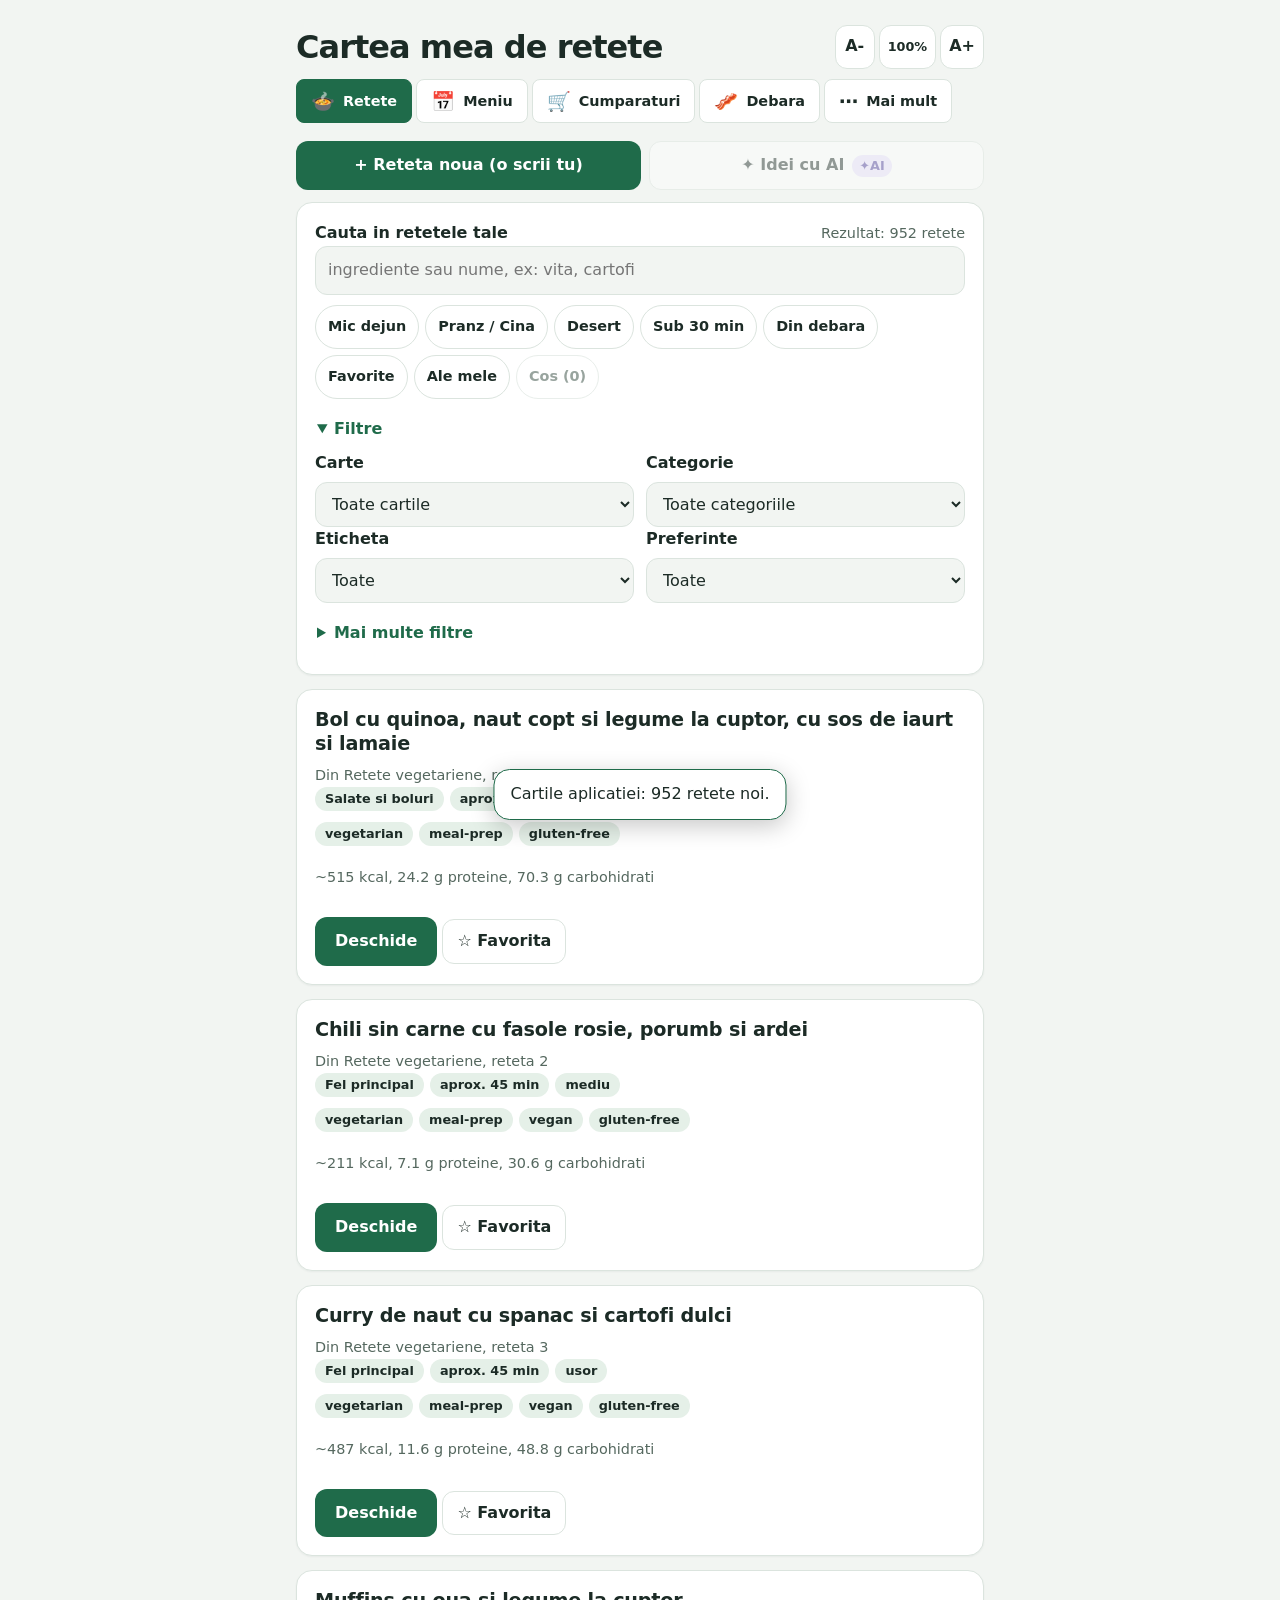
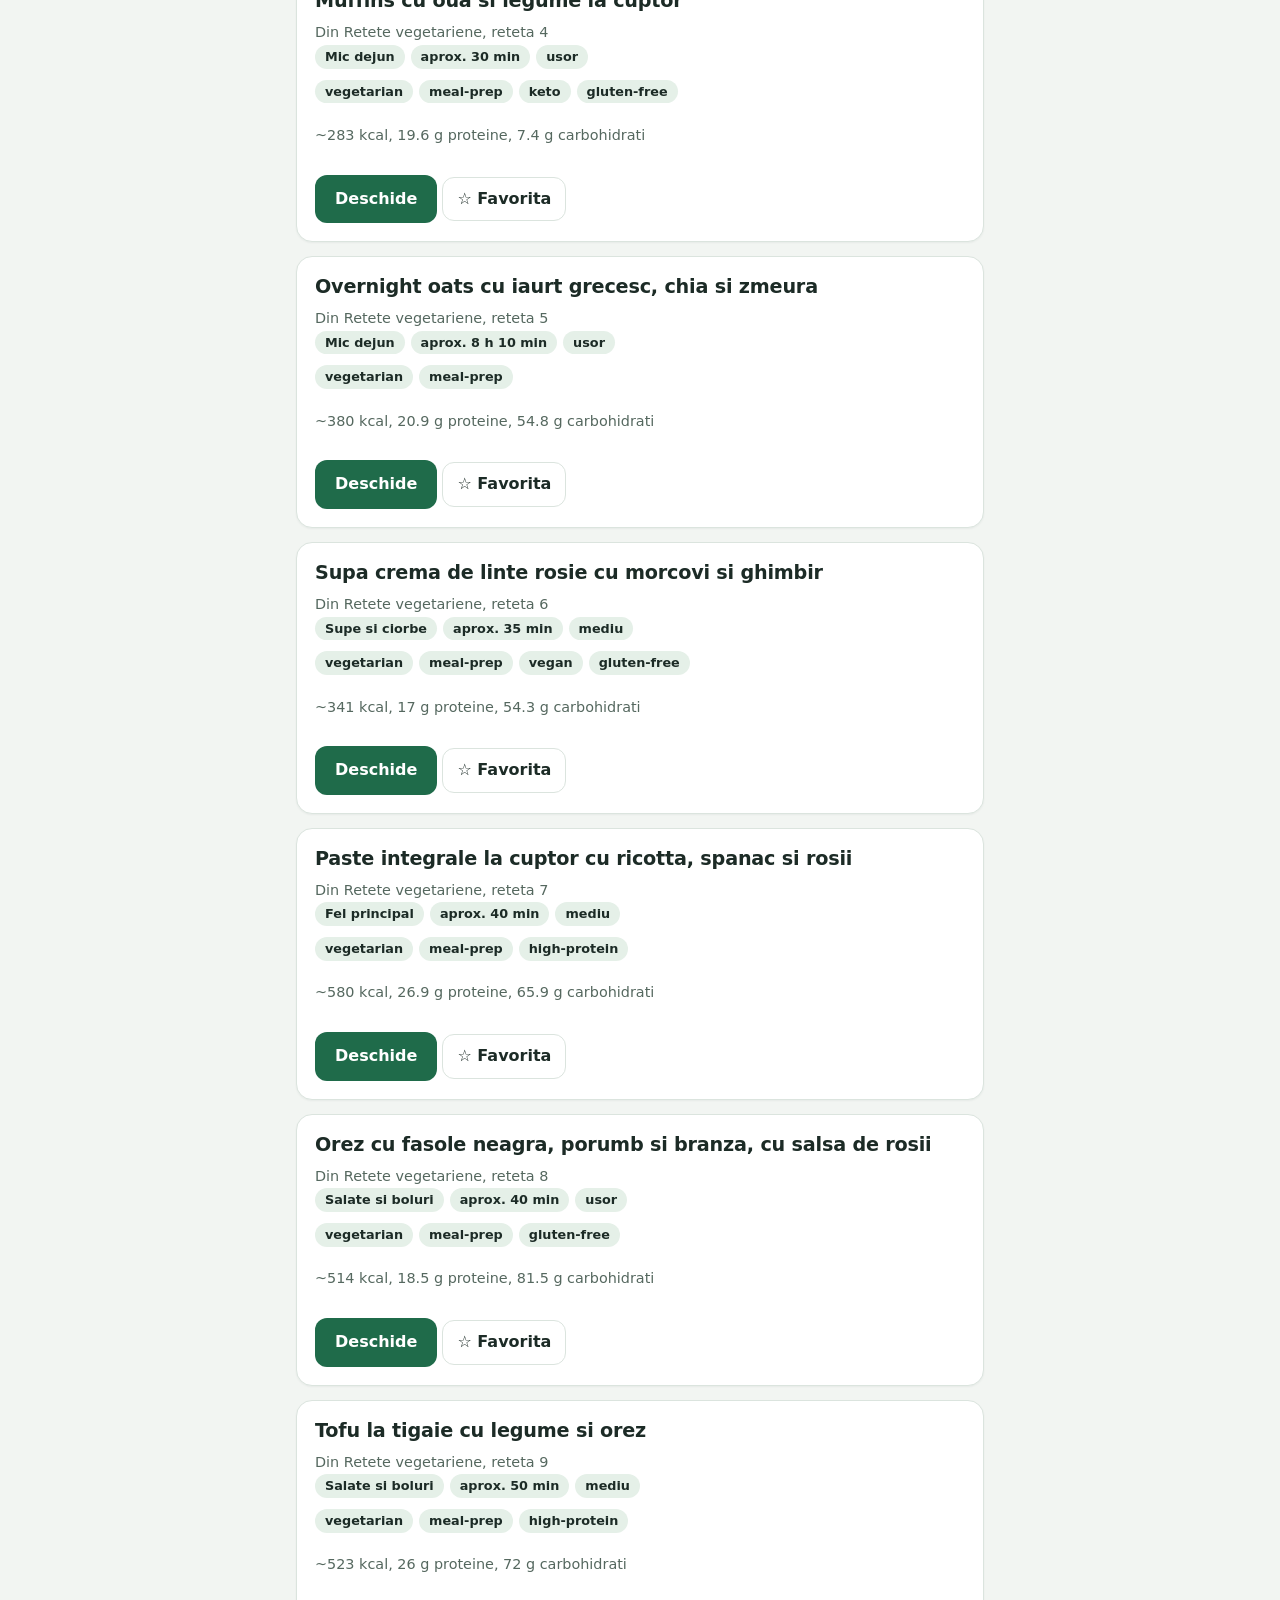
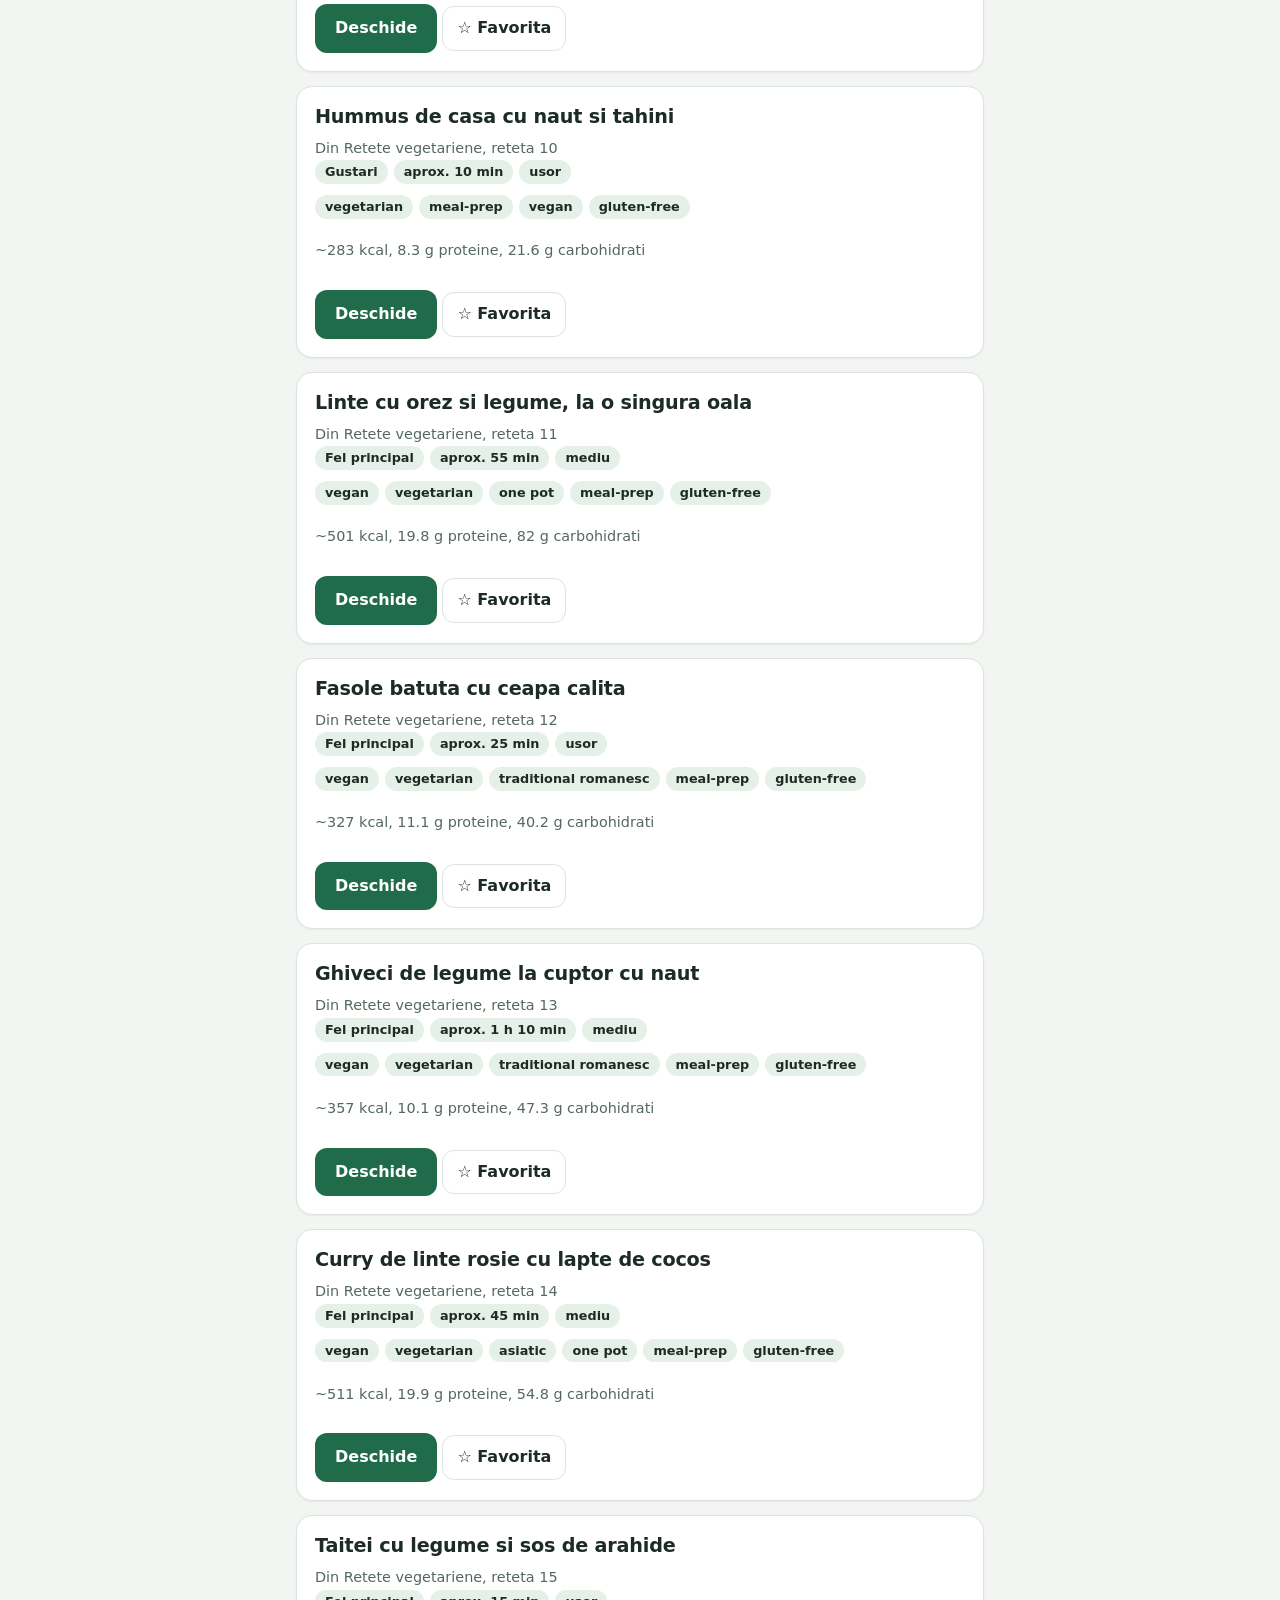
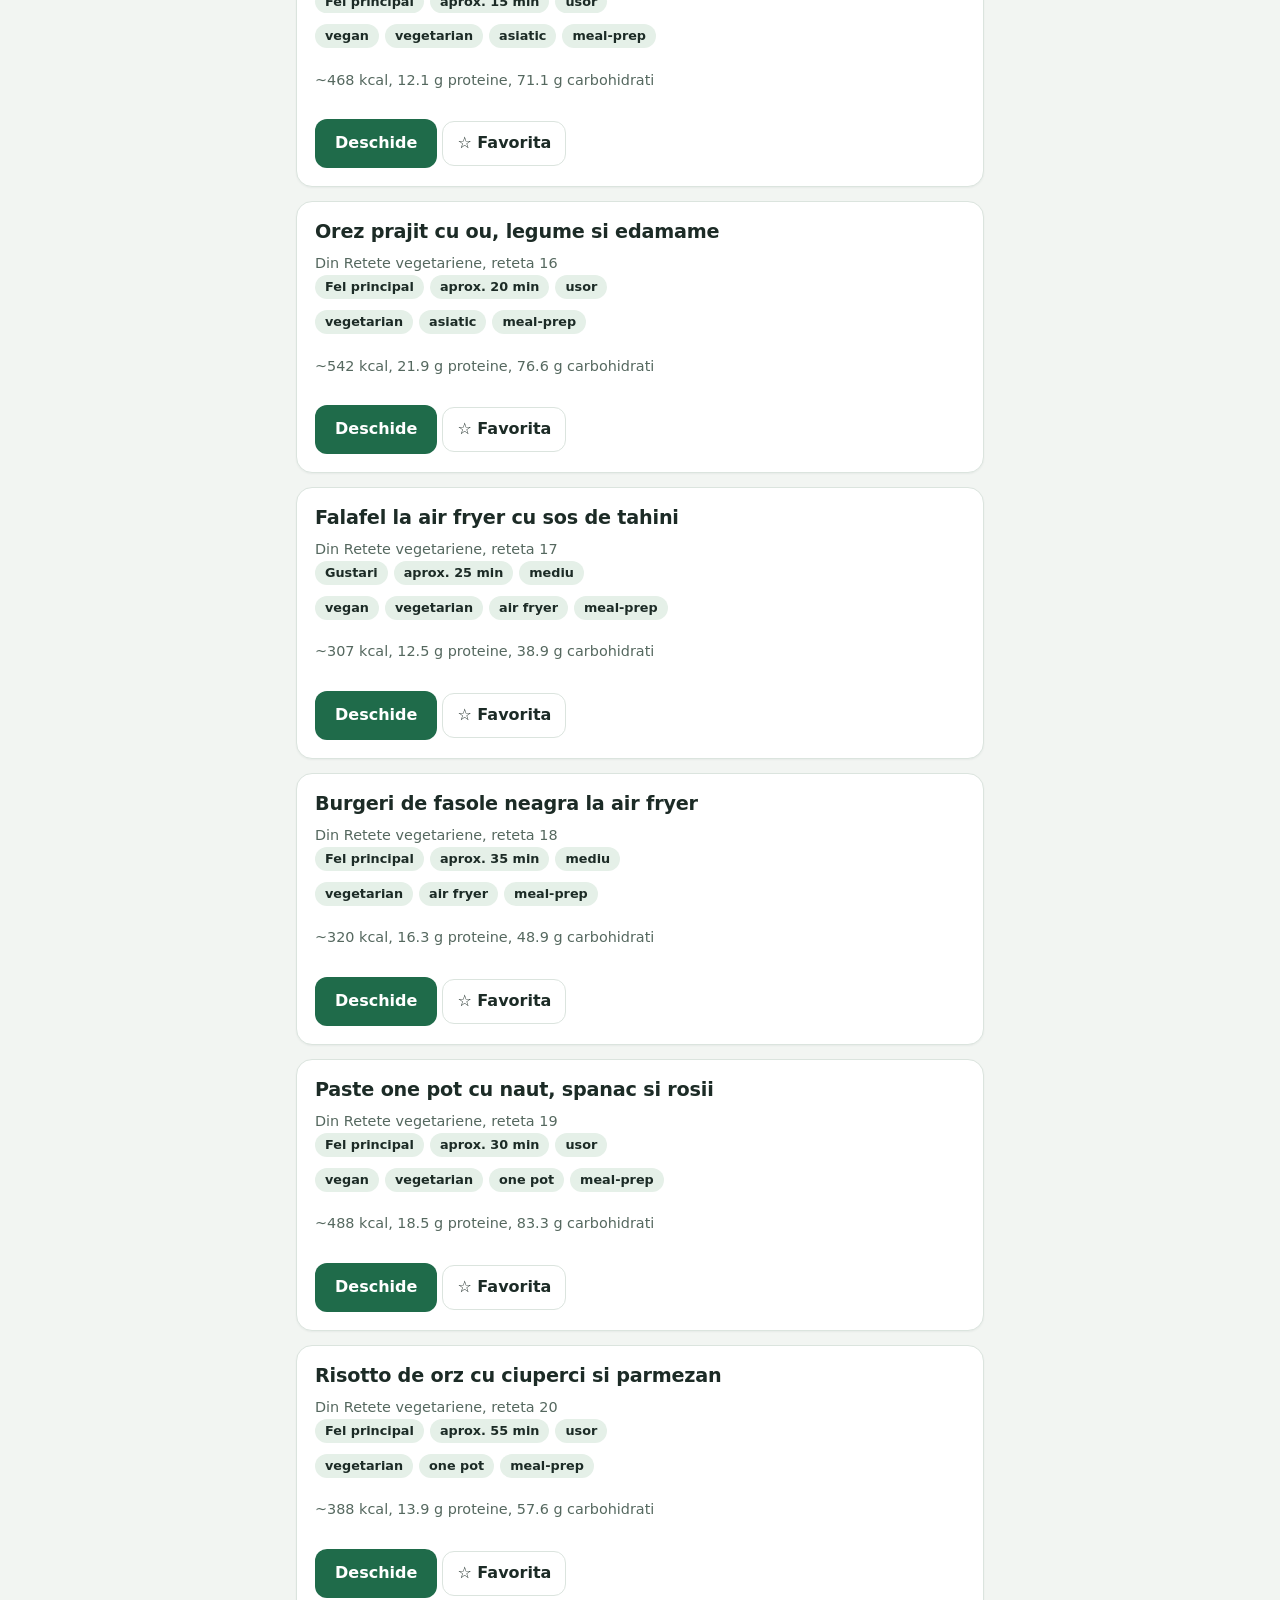
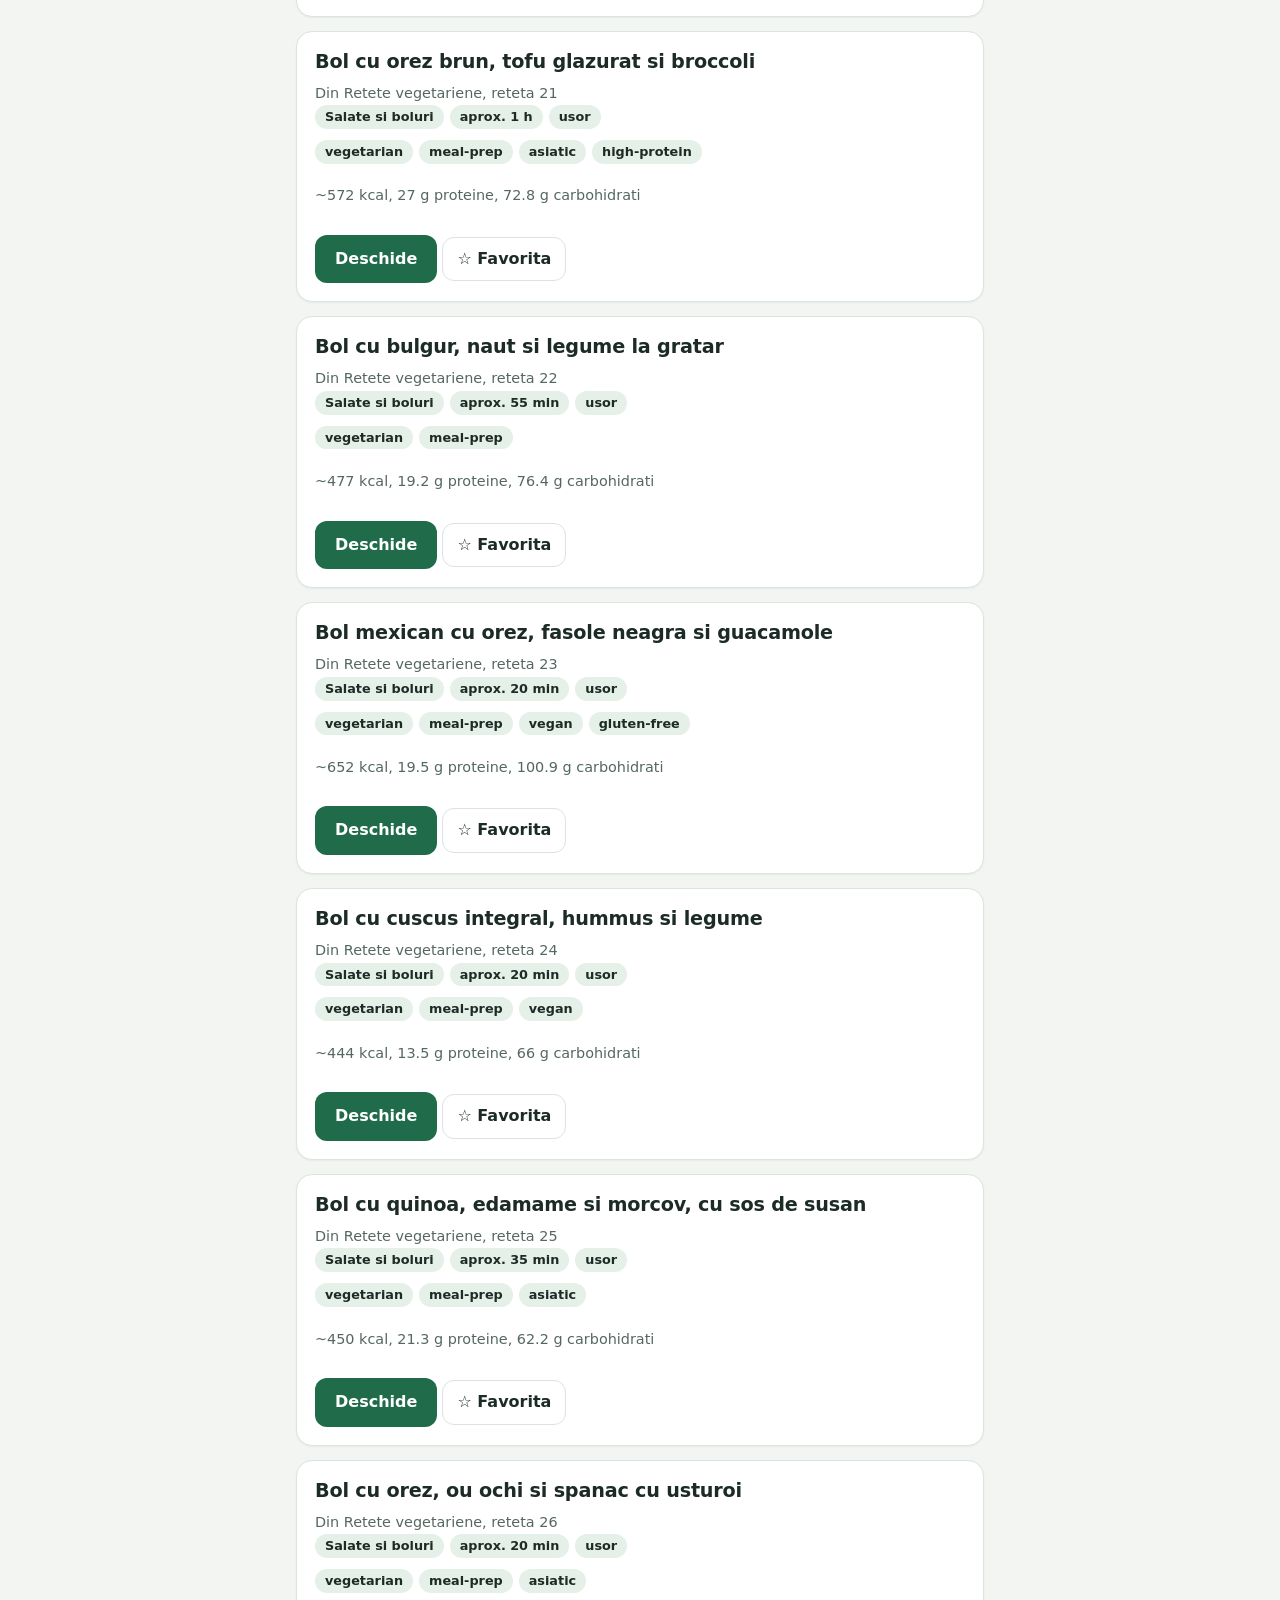
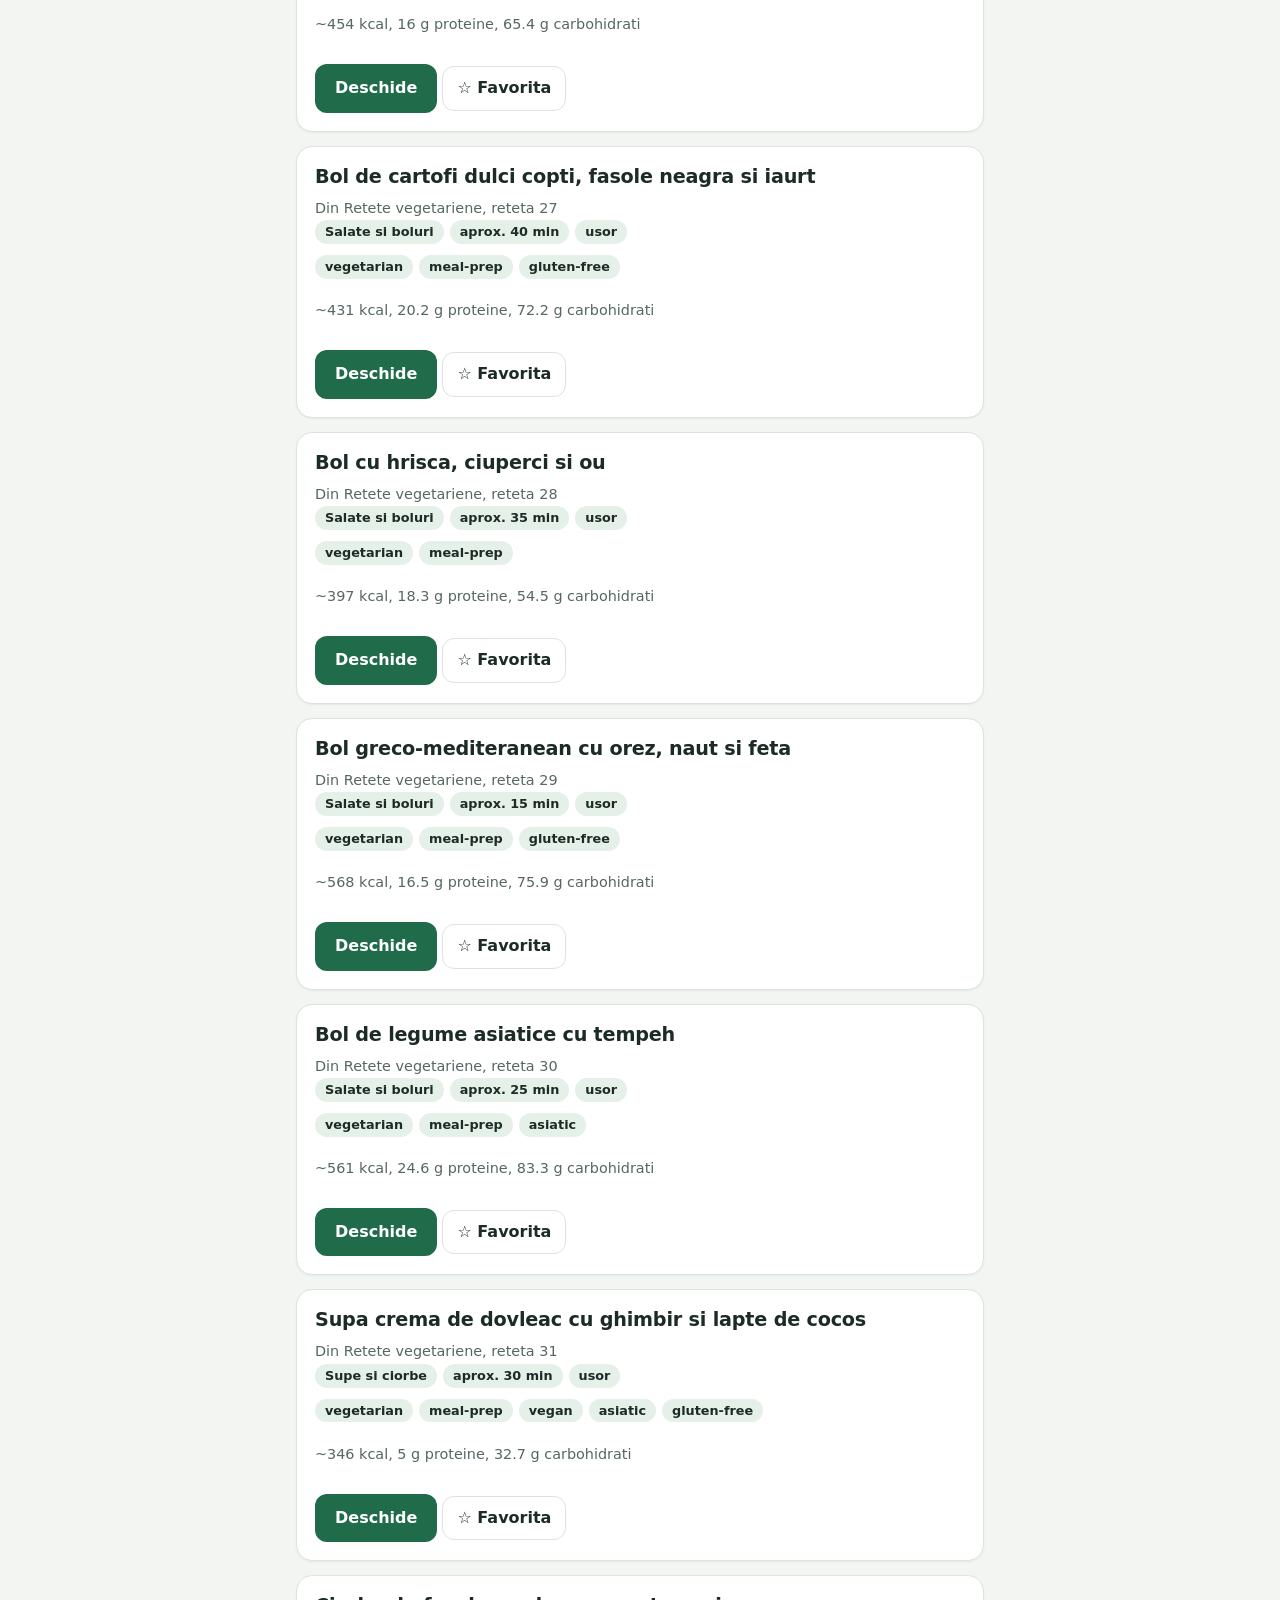
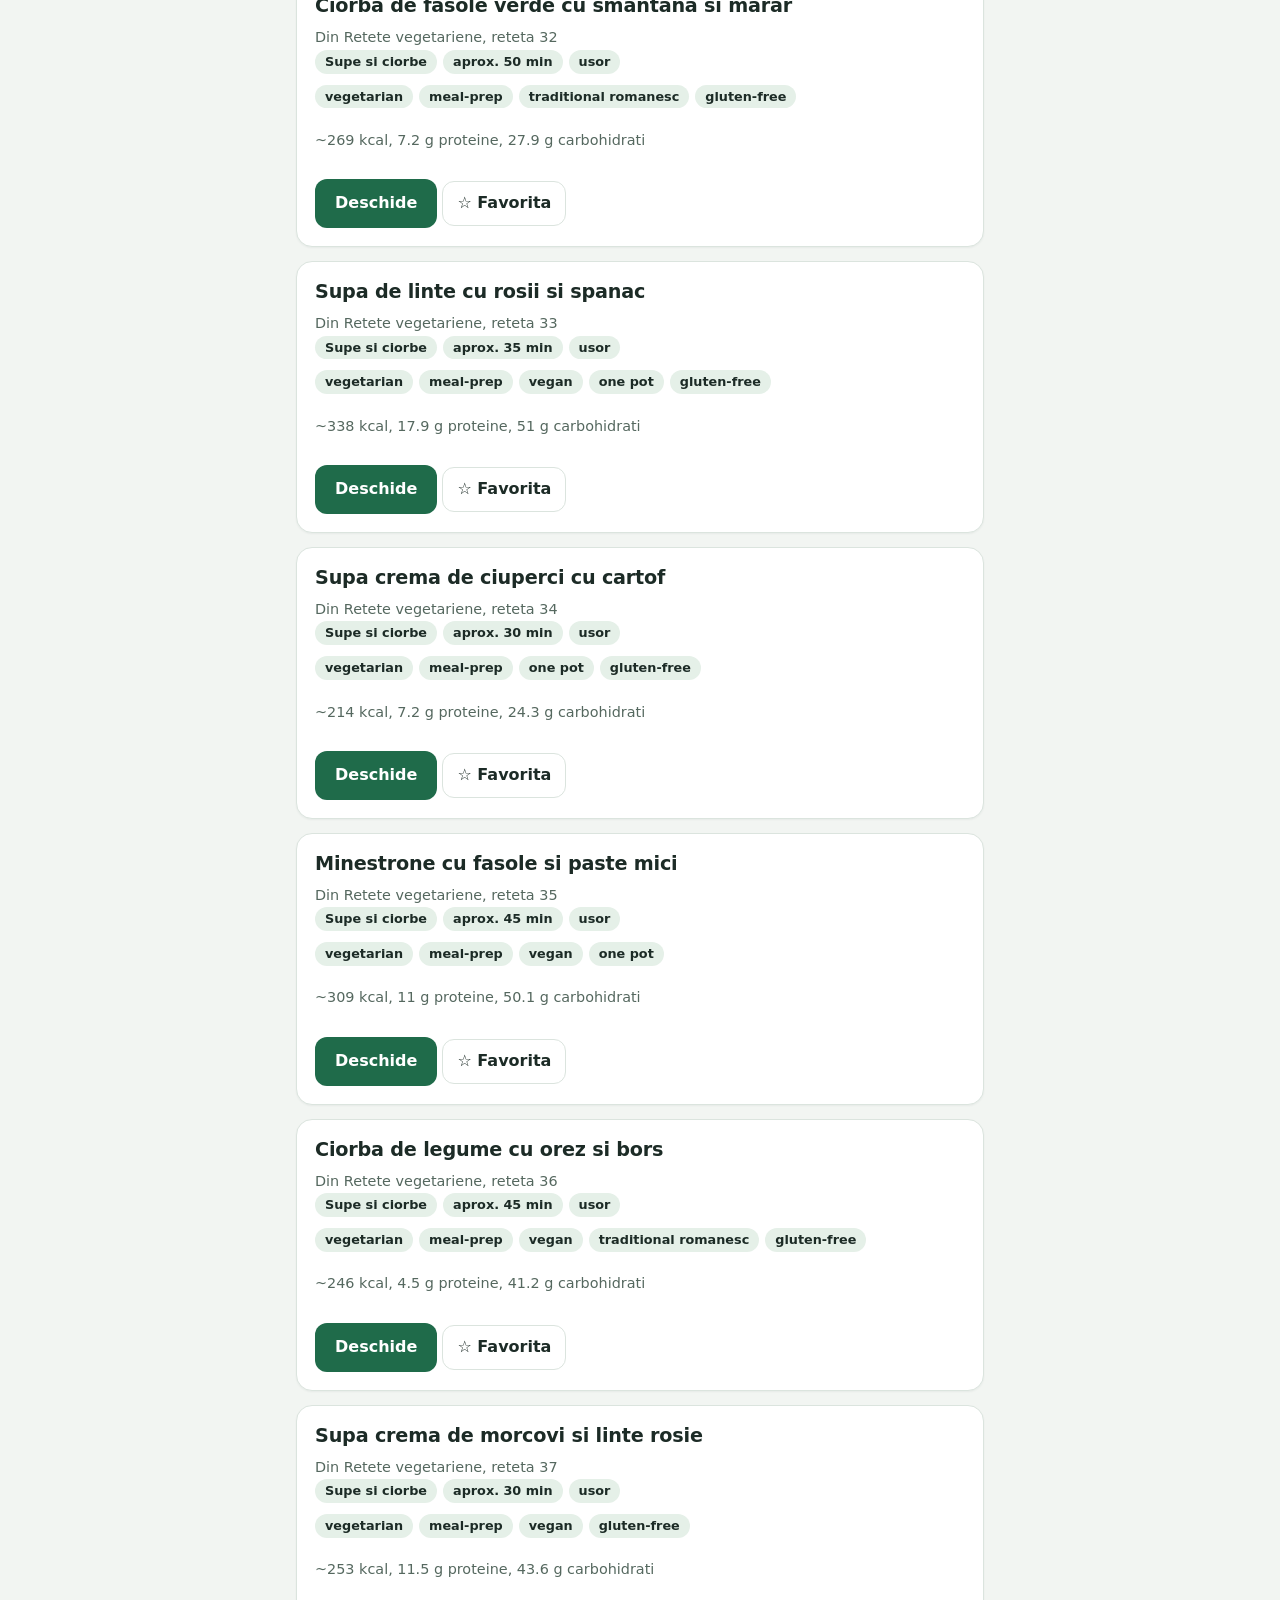
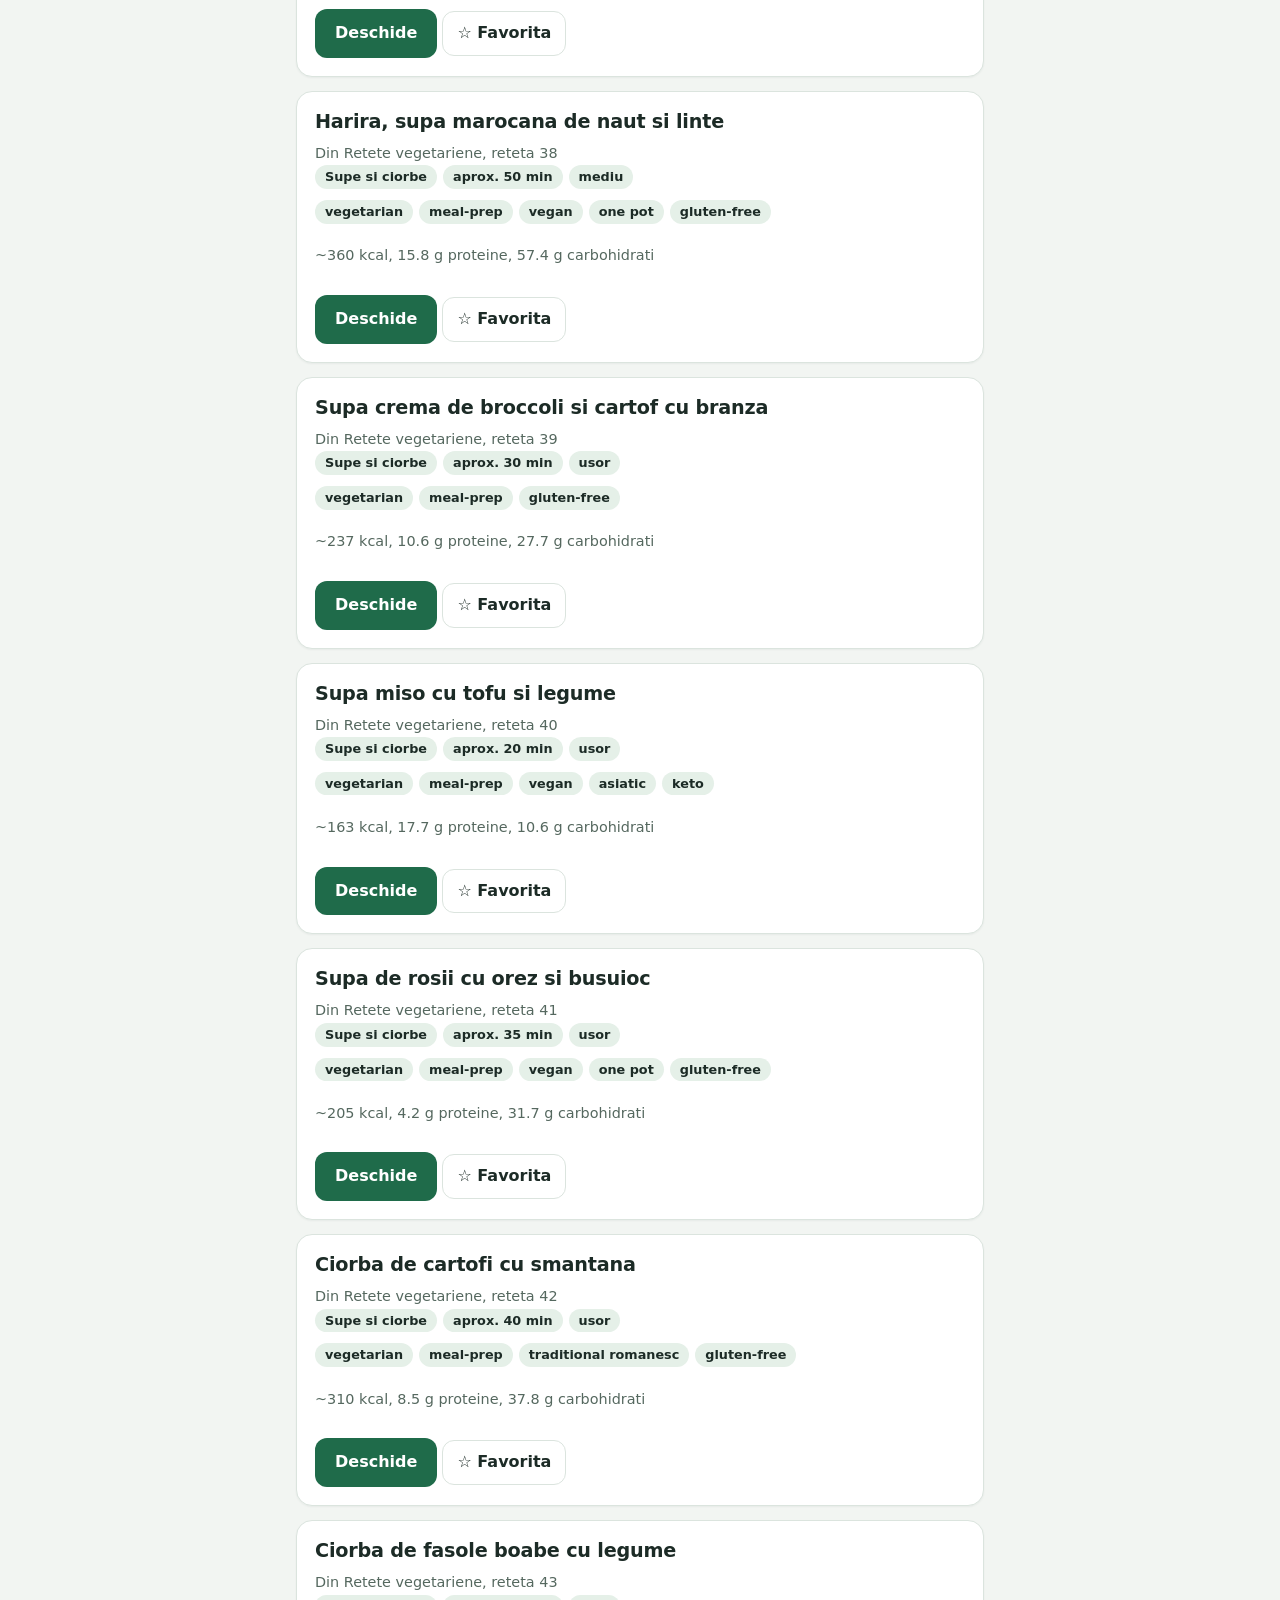
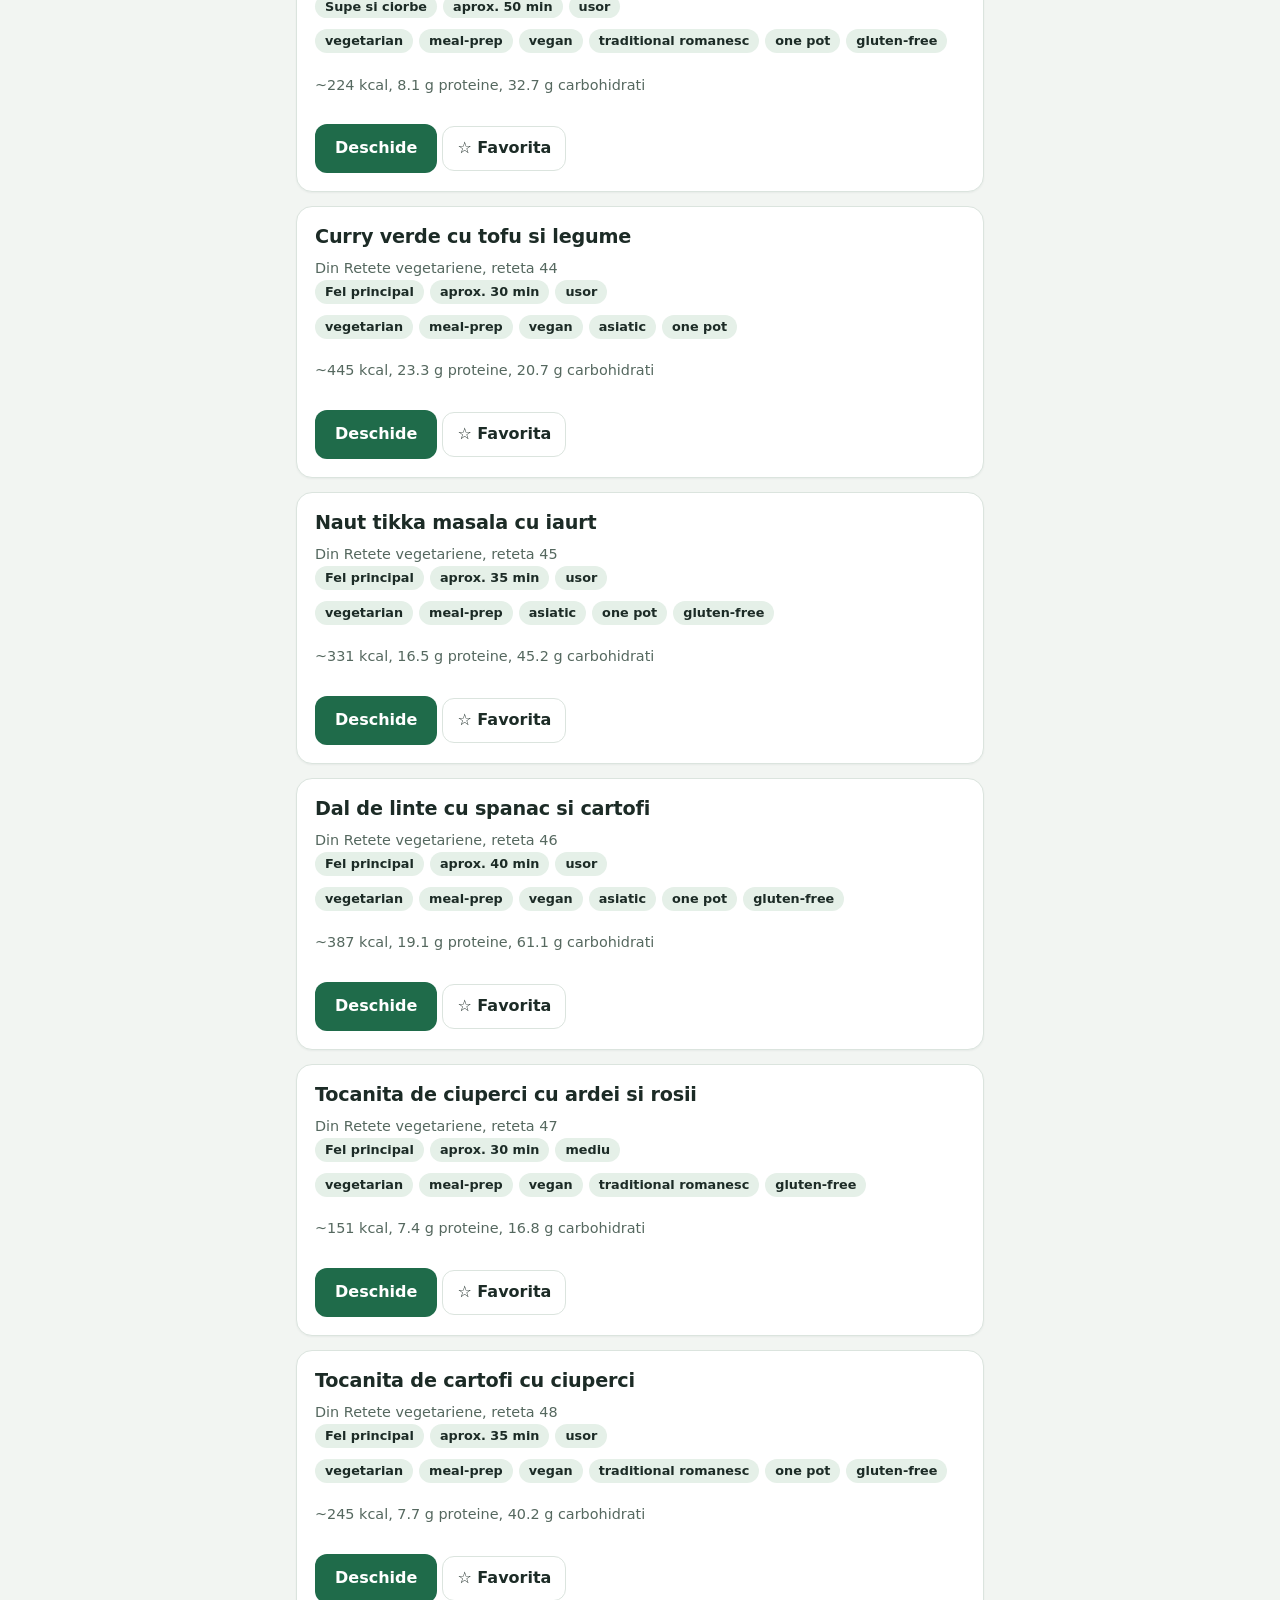
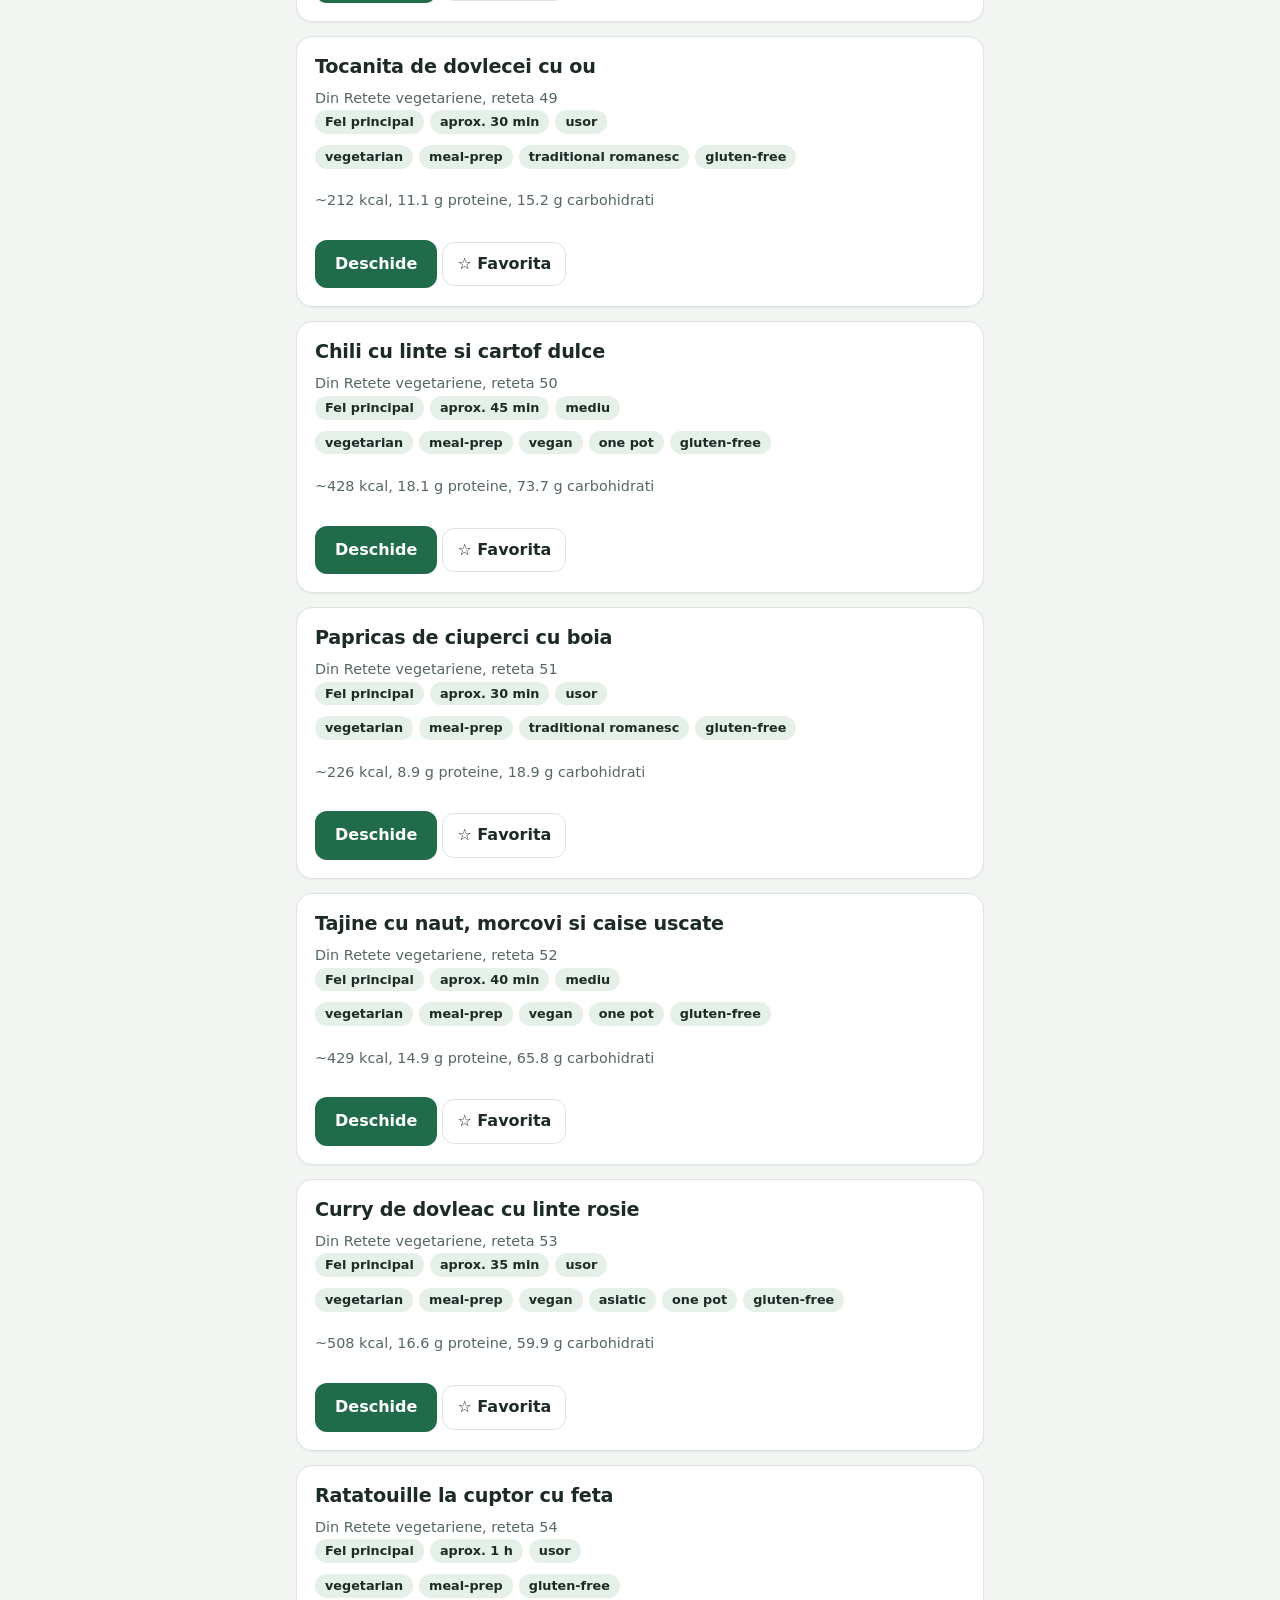
==== index.html @ af5548bf "Add files via upload" ====
<!DOCTYPE html>
<html lang="ro">
<head>
<meta charset="utf-8">
<meta name="viewport" content="width=device-width, initial-scale=1">
<meta http-equiv="Content-Security-Policy" content="default-src 'self'; script-src 'self'; style-src 'self' 'unsafe-inline' https://fonts.googleapis.com; font-src https://fonts.gstatic.com; img-src 'self' data: blob:; connect-src 'self' https://world.openfoodfacts.org https://api.anthropic.com https://api.dropboxapi.com https://content.dropboxapi.com; base-uri 'none'; form-action 'none'">
<title>Cartea mea de retete</title>
<link rel="stylesheet" href="https://fonts.googleapis.com/css2?family=Bricolage+Grotesque:wght@400;600;800&display=swap">
<link rel="manifest" href="manifest.webmanifest">
<meta name="theme-color" content="#1f6b4a">
<link rel="icon" href="icon-192.png">
<link rel="apple-touch-icon" href="icon-192.png">
<meta name="mobile-web-app-capable" content="yes">
<meta name="apple-mobile-web-app-capable" content="yes">
<meta name="apple-mobile-web-app-title" content="Retete">
<link rel="stylesheet" href="style.css?v=5.4.0">

</head>
<body>
<main>
<div id="sybar" class="card" hidden role="status"><span id="sytxt"></span> <button class="go mt8 mb0" id="syGo" type="button" >Aplica acum</button></div>
<div id="hd"><h1>Cartea mea de retete</h1><div id="zm" role="group" aria-label="Marime text"><button class="alt" id="zd" type="button" aria-label="Text mai mic">A-</button><button class="alt" id="zv" type="button" aria-label="Revino la marimea normala">100%</button><button class="alt" id="zu" type="button" aria-label="Text mai mare">A+</button></div></div>
<nav id="gnav" aria-label="Sectiuni"><button data-g="ret" class="on"><span class="ic" aria-hidden="true">&#127858;</span><span class="nlb">Retete</span></button><button data-g="men"><span class="ic" aria-hidden="true">&#128197;</span><span class="nlb">Meniu</span></button><button data-g="lis"><span class="ic" aria-hidden="true">&#128722;</span><span class="nlb">Cumparaturi</span></button><button data-g="deb"><span class="ic" aria-hidden="true">&#129363;</span><span class="nlb">Debara</span></button><button data-g="mai"><span class="ic" aria-hidden="true">&#8943;</span><span class="nlb">Mai mult</span></button></nav>
<nav id="nav" aria-label="Pagini">
 <button data-v="idei" class="on" hidden>Idei</button>
 <button data-v="carti">Biblioteca</button>
 <button data-v="meniu">Meniu</button>
 <button data-v="jurnal">Jurnal</button>
 <button data-v="ingr">Ingrediente</button>
 <button data-v="masuri">Masuri</button>
 <button data-v="gatire">Gatire</button>
</nav>

<section id="v-idei" class="hidden"><h2 class="sr">Idei</h2><div class="mb12"><button class="alt" id="ideiBack" type="button">&lsaquo; Biblioteca</button></div><div id="onb"></div>
 <div class="card" id="nokey"><h2 class="mt0">Idei generate</h2><p class="muted">Ideile de retete si adaptarile la aparate folosesc un model AI si cer o cheie API Anthropic. Fara cheie ai tot restul: Biblioteca, Meniul, Cumparaturile, Debaraua si Ghidul de nutritie.</p><div class="row g8"><button class="go m0" type="button" data-go="carti">Deschide Biblioteca</button><button class="alt" type="button" data-gosub="cont">Adauga o cheie</button></div></div>
 <div class="card">
  <label for="ing">Ingrediente pe care le ai</label>
  <textarea id="ing" placeholder="ex: piept de pui, broccoli, orez, smantana"></textarea>
  <details id="apdet" class="mt12"><summary id="apsum"><b>Aparate pentru adaptare</b></summary><div class="chk" id="apbox"></div><p class="muted mt4 mb0" >Implicit folosesc aparatele active din Setari. Bifeaza aici doar daca vrei altele pentru aceasta adaptare. <a href="#" data-gosub="aparate">Schimba aparatele active</a></p></details>
  <details id="lbdet" class="mt12"><summary id="lbsum"><b>Etichete</b></summary><div class="chk" id="lbbox"></div><p class="muted mt4 mb0" >Fara bife = orice fel de mancare. Dietele (vegan, keto...) se aplica toate odata; bucatariile (romanesc, asiatic) sunt alternative.</p></details>
  <div class="row" style="display:grid;grid-template-columns:1fr 1fr;gap:10px">
   <div><label for="por">Portii</label><input id="por" type="number" min="1" max="8" value="2"></div>
   
   <div><label for="tmax">Timp maxim (min)</label><input id="tmax" type="number" min="10" value="60"></div>
  </div>
  <button class="go" id="bIdei" data-ai="1">Genereaza idei</button>
  <button class="alt mt12" id="bWeb" data-ai="1" >Cauta pe web</button><p class="muted mt8 mb0" >Cautarea web gaseste retete reale si trimite linkul sursei. Costa mai mult decat ideile generate (pana la 3 cautari web, aprox. 0,03 USD, plus tokeni) si poate dura 20-40 s.</p>
  <p class="aileg mt8 mb0"><b>&#10022; AI</b> pe un buton: foloseste modelul si costa tokeni. Consumul il vezi in Setari.</p>
  <div id="eIdei" class="err"></div>
 </div>
 <div id="idei"></div>
 <div id="reteta"></div>
</section>

<section id="v-carti" class="hidden"><div id="bnewrow" class="mb12 row g8"><button class="go fx1" id="bnew" type="button" style="margin:0">+ Reteta noua (o scrii tu)</button><button class="alt" id="bidei" type="button" data-ai="1" style="margin:0">&#10022; Idei cu AI</button></div><div class="card" id="bsearch"><div style="display:flex;flex-wrap:wrap;justify-content:space-between;align-items:baseline;gap:2px 12px"><label for="bq" class="m0">Cauta in retetele tale</label><span id="bcnt" class="muted fss" ></span></div><input id="bq" placeholder="ingrediente sau nume, ex: vita, cartofi">
 <div id="bpl" class="bpl" role="group" aria-label="Filtre rapide"></div>
 <details id="bflt" class="mre"><summary id="bfsum">Filtre</summary><div class="fgrid"><div><label for="bs">Carte</label><select id="bs"></select></div><div><label for="bc">Categorie</label><select id="bc"></select></div><div><label for="bf">Eticheta</label><select id="bf"></select></div><div><label for="bp">Preferinte</label><select id="bp"><option value="">Toate</option><option value="ok">Fara alimente evitate</option><option value="lk">Cu alimente care imi plac</option></select></div><details id="bflt2" class="mre" style="grid-column:1/-1"><summary id="bfsum2">Mai multe filtre</summary><div class="fgrid mt8" ><input type="hidden" id="bd" value=""><div><label for="bj">Jurnal</label><select id="bj"><option value="">Toate</option><option value="4">Apreciate (4-5 stele)</option><option value="ok">Gatite pana acum</option><option value="g0">Negatite inca</option><option value="old">Negatite sau demult (peste 60 zile)</option></select></div><div><label for="bv">Stare</label><select id="bv"><option value="">Toate</option><option value="v">De verificat (ingrediente si text)</option><option value="p">Portii de verificat</option><option value="m">Macro de verificat</option><option value="ok">Fara semn de intrebare</option></select></div></div></details></div></details>
 <div id="bn" class="muted mt12" ></div><button class="alt mt8" id="bvq" type="button" hidden >Parcurge retetele de verificat</button></div><div id="bres"></div></section>


<section id="v-debara" class="hidden"><div class="card lst"><div style="display:flex;justify-content:space-between;align-items:center;gap:8px;flex-wrap:wrap;margin-bottom:8px"><div><h2>Debara</h2><div class="muted" id="pcn"></div></div><button class="alt" id="pCats" type="button">Schimba categoriile</button></div><details class="pdet"><summary>Cum functioneaza Debaraua</summary><ul class="muted pinfo"><li><b>Ce pui aici:</b> produse pe care le ai deja sau care se consuma greu (sare, oua, faina, orez, conserve). Nu retin cantitati.</li><li><b>De la inceput:</b> sarea, piperul, uleiul, zaharul si faina sunt deja puse; le poti scoate.</li><li><b>Categorii si marcaje:</b> categoriile se schimba din Setari. La categoriile cu marcaje (implicit legume, carne, fructe, leguminoase) poti marca proaspat, congelat, uscat, conserva sau altceva (borcan).</li><li><b>Marcajele si cumparaturile:</b> daca reteta cere o forma anume ("rosii uscate", "mazare congelata", "rosii conserva"), produsul conteaza ca "in debara" doar daca ai bifat forma aceea. Exemplu: ai rosii cu proaspat si conserva bifate; rosiile uscate raman pe lista de cumparaturi. Fara niciun marcaj bifat, produsul acopera orice forma.</li><li><b>In Cumparaturi:</b> bifa "Ascunde produsele din debara" le scoate din lista.</li></ul></details><div style="display:flex;gap:8px;flex-wrap:wrap"><input id="pin" maxlength="60" placeholder="cauta sau adauga" aria-label="Cauta in debara sau adauga un produs nou" style="flex:1;min-width:160px"><button class="go m0" id="pAdd" >Adauga</button></div><div id="pl"></div></div></section>
<section id="v-meniu" class="hidden"><h2 class="sr">Meniu</h2><div id="mw"></div></section>
<section id="v-jurnal" class="hidden"><h2 class="sr">Jurnal de mese</h2><div id="jw"></div></section>
<div id="mdlg" class="mdlg hidden"></div>
<div id="cook" class="cook hidden"></div>
<section id="v-lista" class="hidden"><h2 class="sr">Cumparaturi</h2><div class="card lst"><div id="ll"></div></div></section>

<section id="v-ingr" class="hidden"><div class="card"><h2 class="mt0 mb4">Ingrediente</h2><p class="muted mt0 mb12" >Calorii si macro pentru alimente comune; atinge un aliment pentru fibre, minerale si vitamine.</p>
<div class="row nctl"><input id="nq" placeholder="cauta un aliment, ex: ou, orez" aria-label="Cauta aliment" autocomplete="off"><label class="nam">Pentru <input id="nam" type="number" min="1" max="5000" value="100" aria-label="Cantitate in grame"> g</label><select id="ns" aria-label="Sortare"><option value="nume">Nume A-Z</option><option value="kcal">Calorii</option><option value="p">Proteine</option><option value="pk">Proteine la 100 kcal</option><option value="c">Carbohidrati</option><option value="g">Grasimi</option><option value="fib">Fibre</option></select><select id="ngc" aria-label="Grupa"></select></div>
<div id="nu"></div>
<div id="nl"></div>
<p class="muted mt12 mb0 fss" >Sursa: USDA National Nutrient Database for Standard Reference, versiunea 28 (domeniu public). Valorile sunt pentru alimentul in starea indicata (crud, fiert etc.) si pot diferi de eticheta produsului tau. "-" inseamna ca sursa nu are valoare masurata. Unele alimente romanesti sunt aproximate prin cel mai apropiat din sursa (de ex. telemea = feta).</p></div></section>
<section id="v-masuri" class="hidden"><div class="card"><h2 class="mt0 mb4">Masuri</h2><p class="muted mt0 mb12" >Cat cantareste, in grame, o lingura, o lingurita sau o cana din alimentele care se masoara asa (faina, zahar, lapte, ulei, seminte etc.). Sunt valori medii; difera dupa soi si dupa cat de plina e lingura.</p>
<div class="row nctl"><input id="mq" placeholder="cauta un aliment, ex: faina, zahar" aria-label="Cauta aliment" autocomplete="off"><select id="mgc" aria-label="Grupa"></select></div><div id="ml" class="mt8"></div></div></section>

<section id="v-gatire" class="hidden"><div class="card"><h2 class="mt0 mb4">Gatire</h2><p class="muted mt0 mb12" >Sfaturi generale pentru cine invata sa gateasca. Timpii sunt orientativi: urmeaza mereu reteta si instructiunile de pe ambalaj. Temperaturile de siguranta pentru carne urmeaza recomandarile USDA.</p><div id="gl"></div></div></section>

<section id="v-mai" class="hidden"><h2 class="sr">Mai mult</h2><div class="card"><button class="alt mmb" data-go="ingr"><b>Ghid nutritie</b><span class="muted">Ingrediente, Masuri, Gatire</span></button><button class="alt mmb" data-go="setari"><b class="stl">Setari</b><span class="muted">Administrare, Tehnic</span></button></div></section>
<section id="v-setari" class="hidden">
 <div id="sgrid"><div id="shome"><div id="snav" class="snav"></div></div><div id="sdet"><div id="sback"><button id="sbk" type="button">&lsaquo; Toate setarile</button><h2 id="sbt"></h2></div>
 <div class="card" data-sg="cont">
  <label for="key">Cheie API Anthropic</label>
  <input id="key" type="password" autocomplete="off" placeholder="sk-ant-...">
  <details><summary>Modele (avansat)</summary><label for="m1">Model pentru idei</label><input id="m1">
  <label for="m2">Model pentru reteta completa</label><input id="m2"><p class="muted">Haiku e rapid. Sonnet e mai precis, dar mult mai lent.</p></details>
  <button class="go" id="bSet">Salveaza setarile</button>
  <p class="muted">Cheia ramane doar in acest browser si se trimite direct catre Anthropic.</p>
  <details class="mt12"><summary><b>Protejeaza-ti cheia si cheltuielile</b></summary>
   <ol class="muted" style="margin:8px 0 0;padding-left:20px">
    <li>In consola Anthropic (console.anthropic.com) creeaza o cheie separata, doar pentru aceasta aplicatie. Daca ajunge in mana cuiva, o stergi fara sa afectezi altceva.</li>
    <li>Tot acolo, in sectiunea de facturare/limite, seteaza o limita lunara de cheltuieli mica (ex. 5-10 USD). Cu limita setata, o cheie pierduta nu poate costa mai mult.</li>
    <li>Nu pune cheia in niciun fisier din repo (nici in index.html, nici in retete.json). Aici in Setari este singurul loc potrivit.</li>
    <li>Nu folosi aplicatia pe un calculator public sau partajat, pentru ca cheia ramane in browser.</li>
    <li>Daca banuiesti ca cheia a fost vazuta, o revoci din consola si pui alta aici.</li>
   </ol></details>
  <div id="usg" class="muted mt12" ></div>
 </div>
 <div class="card" id="profcard" data-sg="profil"><h2>Profil nutritional</h2><div id="profbox"></div></div>
 <div class="card" data-sg="aparate"><h2>Aparate</h2><div id="apcfg"></div></div>
 <div class="card" id="fdcard" data-sg="alimente"><h2>Categorii alimente</h2><p class="muted mt0 mb12" >Alegi categoria fiecarui aliment din Debara. Ce alegi aici are prioritate fata de incadrarea automata; alimentele noi se incadreaza automat.</p>
 <details id="cdet" class="mre mt0 mb16" ><summary>Gestioneaza categoriile</summary><p class="muted mt8 mb12" >Poti adauga, redenumi sau sterge categorii. Bifa "cu marcaje" adauga marcajele proaspat / congelat / uscat / conserva / altceva pentru alimentele categoriei. La stergere, alimentele ei trec la incadrarea automata.</p>
 <div id="cgl"></div><div style="display:flex;gap:8px;flex-wrap:wrap;margin-top:8px"><input id="cgn" maxlength="30" placeholder="categorie noua, ex: Dulciuri" aria-label="Categorie noua" style="flex:1;min-width:160px"><button class="go m0" id="cgAdd" >Adauga categorie</button></div></details>
 <div id="fdet"><div style="display:flex;gap:8px;flex-wrap:wrap"><input id="fdn" maxlength="60" placeholder="aliment, ex: ceapa rosie" aria-label="Aliment" style="flex:1;min-width:160px"><select id="fdc" aria-label="Categorie" style="width:auto;flex:0 0 auto"></select><button class="go m0" id="fdAdd" >Salveaza</button></div><label for="fdq">Cauta</label><input id="fdq" placeholder="filtreaza lista" autocomplete="off"><details id="fdld" class="mre mt8"><summary id="fdls">Alimente</summary><div id="fdl" class="mt8"></div></details></div></div>
 <div class="card" id="pfcard" data-sg="pref"><h2>Preferinte alimente</h2><p class="muted mt0 mb12" >Alimentele pe care le iubesti si cele pe care le eviti. Ajuta la propunerea de meniu (cele evitate nu mai apar deloc) si la avertismentele din Biblioteca. Scrii un aliment sau mai multe, separate cu virgula. Potrivirea merge dupa cuvinte: "ciuperci" prinde si "ciuperci champignon".</p>
  <h3 class="mt12 mb4">Imi plac</h3><div class="row g8" ><input id="pfl" maxlength="80" placeholder="ex: somon, avocado" aria-label="Aliment care iti place" style="flex:1;min-width:140px" autocomplete="off"><button class="go m0" id="pfAddL" >Adauga</button></div><div id="pfLl" class="pfl"></div>
  <h3 class="mt16 mb4">Evit</h3><div class="row g8" ><input id="pfe" maxlength="80" placeholder="ex: ciuperci, ficat" aria-label="Aliment pe care il eviti" style="flex:1;min-width:140px" autocomplete="off"><button class="go m0" id="pfAddE" >Adauga</button></div><div id="pfEl" class="pfl"></div></div>
 <div class="card" id="tgcard" data-sg="etichete"><h2>Etichete retete</h2><div id="tgl"></div></div>
 <div class="card" id="seccard" data-sg="sectiuni"><h2>Titluri de sectiune</h2><p class="muted mt0">Linii din retete care sunt titluri (de exemplu "Foi" sau "Umplutura"), nu produse. Fara cantitate si fara unitate, ele nu intra in cumparaturi si in "Din debara", iar in reteta apar ca subtitluri. "Pentru" + un cuvant din lista (de exemplu "Pentru crema") se recunoaste singur. Datele din carti nu se schimba.</p><div class="apr"><input id="snn" aria-label="Cuvinte noi, separate prin virgula" placeholder="ex: ornat, topping" style="flex:1;min-width:0"><button class="alt" id="sAdd" type="button">Adauga</button></div><div id="smsg" class="muted" role="status"></div><div id="scl"></div><button class="alt mt8" id="sReset" type="button">Revino la lista initiala</button></div>
 <div class="card" id="bkcard" data-sg="bkfile"><h2>Backup in fisier</h2><div id="pst" class="muted mt0 mb12" ></div><p class="muted mt0 mb12" >Datele tale stau doar in acest browser. Descarca periodic un backup: retete salvate, favorite, etichete, aparate, biblioteca incarcata si modelele alese. Cheia API NU se include.</p><button class="go m0" id="bExp" >Descarca backup</button> <button class="alt" id="bShare" type="button" hidden>Trimite backup</button><div id="bkm" class="muted mt8 mb8" ></div><label for="bimp">Restaureaza dintr-un backup</label><input id="bimp" type="file" accept=".json,application/json"><div id="bipv"></div></div>
 <div class="card" id="sncard" data-sg="bksnap"><h2>Copii automate in acest browser</h2><div id="snbox"></div></div>
 <div class="card" id="dbcard" data-sg="bkdb"><h2>Sincronizare Dropbox</h2><div id="dbbox"></div></div>
 <div class="card" id="mxcard" data-sg="biblioteca"><h2>Macro lipsa</h2><div id="mxl"></div></div>
 <div class="card" id="bscard" data-sg="biblioteca"><h2>Carti</h2><label for="bfile">Incarca baza de retete (retete.json)</label><input id="bfile" type="file" accept=".json,application/json"><div id="bm" class="muted mt8 mb12" ></div><div id="bpv"></div><label for="bpatch">Aplica un fisier de corectii (portii, marcaje)</label><input id="bpatch" type="file" accept=".json,application/json"><div id="bpm" class="muted mt8 mb12" ></div><div id="bpp"></div><div id="bsn"></div><div id="bdup"></div><p class="muted">Stergerea afecteaza doar retetele incarcate in Biblioteca mea. Aparatele, retetele salvate si cheia API raman. Fisierul tau retete.json ramane neatins.</p></div>
 <div class="card" id="abcard" data-sg="despre"><h2>Despre</h2><p id="abv" class="mt0 mb8"></p><details class="mre" id="chgd"><summary>Pentru dezvoltare: istoric modificari</summary><pre id="chg" class="chg" tabindex="0"></pre></details></div>
 </div></div>
</section>
</main>
<footer id="appv" class="muted" style="text-align:center;padding:18px 16px 28px;font-size:.8rem"></footer>
<div id="busy" class="hidden" role="status"><span id="busyt"></span> <button class="alt" id="bCancel">Anuleaza</button></div>
<div id="toast" class="hidden" role="alert"></div>
<div id="undo" class="hidden" role="status"><span id="undot"></span><button class="alt" id="undob" type="button">Anuleaza</button></div>

<script src="nutri.js?v=5.4.0"></script>
<script src="app.js?v=5.4.0"></script>
</body>
</html>
---- style.css ----
/* Cartea mea de retete - stiluri. Culorile sunt variabile (tema deschisa/inchisa urmeaza telefonul/calculatorul). */
:root{
 --bg:#f2f5f2;--card:#fff;--ink:#1c2b26;--mut:#55685f;--line:#dbe4de;
 --pri:#1f6b4a;--prit:#fff;--soft:#e5f0e8;--warn:#b4491e;
 --r:16px;--r-s:12px;--r-xs:8px;--r-p:99px;color-scheme:light;
 --fs-xs:.8rem;--fs-s:.9rem;--fs-m:1rem;--fs-l:1.2rem;--fs-xl:1.6rem;--fs-t:2rem;--h-n:2.75rem;--h-l:3rem;--star:#d9a21b;--on:#fff}
@media (prefers-color-scheme:dark){:root:not([data-theme=light]){
 --bg:#0f1815;--card:#16231f;--ink:#e7f1ec;--mut:#93aaa0;--line:#26372f;
 --pri:#5fcf98;--prit:#0c1a14;--soft:#1e3128;--warn:#f08a5d;color-scheme:dark}}
*{box-sizing:border-box}
html,body{margin:0}
html{font-size:calc(100%*var(--z,1))}
body{background:var(--bg);color:var(--ink);font:1rem/1.55 "Bricolage Grotesque",system-ui,sans-serif;padding:env(safe-area-inset-top,0) 0 env(safe-area-inset-bottom,0);-webkit-text-size-adjust:100%}
main{max-width:720px;margin:0 auto;padding:20px 16px 96px}

/* antet */
h1{font-size:var(--fs-t);line-height:1.1;font-weight:800;margin:10px 0 8px;letter-spacing:-.03em}
h2{font-size:var(--fs-l);line-height:1.25;font-weight:700;margin:0 0 8px;letter-spacing:-.01em}
p.sub{color:var(--mut);margin:0 0 18px;max-width:34em;font-size:var(--fs-m)}

/* meniu */
nav{display:flex;flex-wrap:wrap;gap:8px;margin:0 0 20px}
nav button{background:var(--card);border:1px solid var(--line);border-radius:var(--r-p);padding:8px 14px;min-height:var(--h-n);color:var(--ink);font:inherit;font-weight:600;font-size:var(--fs-m);cursor:pointer;transition:background .15s,border-color .15s}
nav button:hover{border-color:var(--pri)}
nav button.on{background:var(--pri);border-color:var(--pri);color:var(--prit)}

/* carduri si campuri */
.card{background:var(--card);border:1px solid var(--line);border-radius:var(--r);padding:18px;margin:0 0 14px;box-shadow:0 1px 2px rgba(20,40,30,.05)}
label{display:block;font-weight:600;margin:14px 0 6px}
label:first-child{margin-top:0}
textarea,input,select{width:100%;font:inherit;color:var(--ink);background:var(--bg);border:1px solid var(--line);border-radius:var(--r-s);padding:11px 12px;min-height:var(--h-n)}
textarea{min-height:92px;resize:vertical}
input[type=checkbox],input[type=radio]{accent-color:var(--pri)}
.row{display:flex;gap:12px;flex-wrap:wrap}.row>*{flex:1}

/* butoane */
button.go{background:var(--pri);color:var(--prit);border:0;border-radius:var(--r-s);padding:12px 20px;min-height:var(--h-l);font:inherit;font-weight:700;cursor:pointer;margin-top:14px;transition:filter .15s}
button.go:hover{filter:brightness(1.08)}
button.go:disabled{opacity:.5;cursor:default}
button.alt{background:var(--card);color:var(--ink);border:1px solid var(--line);border-radius:var(--r-s);padding:9px 14px;min-height:var(--h-n);font:inherit;font-weight:600;cursor:pointer;transition:border-color .15s,background .15s}
button.alt:hover{border-color:var(--pri)}
button.alt:disabled{opacity:.5;cursor:default}
button.alt.on{background:var(--soft);color:var(--ink);border:2px solid var(--pri);font-weight:700}
button:focus-visible,input:focus-visible,textarea:focus-visible,select:focus-visible,summary:focus-visible{outline:3px solid var(--pri);outline-offset:2px}

.fgrid{display:grid;grid-template-columns:1fr 1fr;gap:0 12px}.fgrid select{text-overflow:ellipsis}
/* idei */
.grid{display:grid;grid-template-columns:1fr 1fr;gap:14px}
.grid .card{margin:0;display:flex;flex-direction:column}
.grid .card .go{margin-top:auto;align-self:flex-start}
#bMore{margin:6px 0 18px}

/* etichete si aparate */
.lb{display:inline-block;font-size:var(--fs-xs);font-weight:600;background:var(--soft);color:var(--ink);padding:2px 10px;border-radius:var(--r-p);margin:0 6px 6px 0}
.tag{display:inline-block;font-size:var(--fs-xs);font-weight:700;padding:2px 10px;border-radius:var(--r-p);margin-right:6px;background:var(--soft);color:var(--ink);border:1px solid var(--line)}
.chk{display:flex;flex-wrap:wrap;gap:8px 16px}
.chk label{display:flex;gap:8px;align-items:center;font-weight:400;margin:0}
.chk input{width:auto;min-height:0}
.apr{display:flex;flex-wrap:wrap;gap:6px 10px;align-items:center;padding:10px 0;border-bottom:1px solid var(--line)}
.apr:last-child{border-bottom:0}
.apr b{flex:1;min-width:0;overflow-wrap:anywhere}.apr input{width:auto}

/* text auxiliar */
.muted{color:var(--mut);font-size:var(--fs-s)}
.warn{color:var(--warn);font-size:var(--fs-s);margin-top:4px}
.err{color:var(--warn);font-weight:600;margin-top:12px}
.hidden{display:none}
details>summary{cursor:pointer}

/* reteta */
ul.ing .gh{list-style:none;margin:8px 0 2px -18px;break-inside:avoid}
ul.ing{columns:2;padding-left:20px;margin:8px 0}
.step{display:grid;grid-template-columns:92px 1fr;gap:12px;padding:12px 0 12px 12px;border-left:5px solid var(--pri);border-bottom:1px solid var(--line)}
.step:last-child{border-bottom:0}
.min{font-weight:600;font-size:var(--fs-xs);color:var(--mut);white-space:nowrap}
.step.nt{grid-template-columns:1fr}
.catb{font-weight:700;color:var(--ink)}
.par{font-size:var(--fs-s);color:var(--mut)}
pre{background:var(--bg);border-radius:var(--r-s);padding:12px}

/* submeniu Setari */
.snav{display:flex;flex-direction:column;gap:12px;margin:0 0 14px}
.dot{display:inline-block;width:8px;height:8px;border-radius:50%;background:var(--warn);margin-left:6px;vertical-align:middle;pointer-events:none}
nav button.on .dot{background:var(--prit)}

/* lista de cumparaturi */
.lst .it{display:flex;flex-wrap:wrap;gap:8px 12px;align-items:center;padding:10px 0;border-bottom:1px solid var(--line)}
.lst .it>div{flex:1;min-width:150px}
.lst .it input{width:auto;min-height:0}
.lst .done .tx{text-decoration:line-through;color:var(--mut)}
.lst .src{font-size:var(--fs-xs);color:var(--mut)}

/* bara de lucru si mesaje */
#busy,#toast{position:fixed;left:50%;transform:translateX(-50%);bottom:16px;z-index:9;max-width:min(92vw,520px);background:var(--card);color:var(--ink);border:1px solid var(--line);border-radius:var(--r);padding:12px 16px;box-shadow:0 6px 24px rgba(0,0,0,.22)}
#toast{bottom:80px;border-color:var(--pri)}
#toast.bad{border-color:var(--warn)}
#busy.hidden,#toast.hidden{display:none}

@media (max-width:560px){.grid{grid-template-columns:1fr}}
@media (max-width:480px){h1{font-size:var(--fs-t)}ul.ing{columns:1}.row{flex-direction:column}nav button{padding:8px 12px;font-size:var(--fs-s)}}
@media (prefers-reduced-motion:reduce){*{transition:none!important}}

/* debara: grid pe categorii */
.pgrid{display:grid;grid-template-columns:repeat(auto-fill,minmax(min(100%,420px),1fr));gap:12px}
.pcat{border:1px solid var(--line);border-radius:var(--r-s);padding:12px 12px 4px;background:var(--bg)}
.pcat h3{margin:0 0 6px;font-size:var(--fs-m);font-weight:700}
.pit{padding:8px 0;border-top:1px solid var(--line)}
.pn{font-weight:600;overflow-wrap:anywhere}
.pf{display:flex;flex-wrap:wrap;gap:6px;margin:6px 0 2px}
.fchip{background:var(--card);color:var(--ink);border:1px solid var(--line);border-radius:var(--r-p);padding:3px 11px;min-height:var(--h-n);font:inherit;font-size:var(--fs-xs);font-weight:600;cursor:pointer}
.fchip.on{background:var(--soft);border:2px solid var(--pri);padding:2px 10px}
.pa{display:flex;flex-wrap:wrap;gap:6px;margin-top:6px;align-items:center}
.pa button.alt{min-height:var(--h-n);padding:5px 10px;font-size:var(--fs-s)}
.fd{display:flex;gap:8px;align-items:center;flex-wrap:wrap;padding:8px 0;border-top:1px solid var(--line)}
.fd .pn{flex:1 1 140px}
.fd select{width:auto;flex:0 1 140px;min-height:var(--h-n);padding:5px 8px}
.fd .fa{font-size:var(--fs-xs);min-width:56px;text-align:center}
.fd button.alt{min-height:var(--h-n);padding:5px 10px;font-size:var(--fs-s)}

/* meniu saptamanal */
.mdlg{position:fixed;inset:0;z-index:20;background:rgba(0,0,0,.45);display:flex;align-items:flex-start;justify-content:center;padding:16px;overflow:auto}
.mdlg.hidden{display:none}
.mdbox{width:min(560px,100%);margin:0}
.mday.today{border:2px solid var(--pri)}
.mh{display:flex;justify-content:space-between;align-items:center;gap:8px;flex-wrap:wrap}
.mh h2{margin:0}
.ms{padding:10px 0 4px;border-top:1px solid var(--line);margin-top:10px}
.mt{font-weight:700;font-size:var(--fs-s);color:var(--mut);margin-bottom:4px}
.me{display:flex;flex-wrap:wrap;gap:8px;align-items:center;padding:6px 0}
.me .mn{flex:1 1 180px;min-width:140px}
.lgh{margin:14px 0 2px;font-size:var(--fs-s);font-weight:700;color:var(--mut);text-transform:uppercase;letter-spacing:.04em}
#undo{position:fixed;left:50%;transform:translateX(-50%);bottom:16px;z-index:10;max-width:min(94vw,520px);display:flex;gap:12px;align-items:center;background:var(--card);color:var(--ink);border:2px solid var(--pri);border-radius:var(--r);padding:8px 8px 8px 16px;box-shadow:0 6px 24px rgba(0,0,0,.22)}
#undo.hidden{display:none}

/* navigare in doua trepte */
nav[hidden],#nav button[hidden]{display:none}
#nav{margin-bottom:18px}
#nav button{min-height:var(--h-n);padding:5px 13px;font-size:var(--fs-s);font-weight:600;background:transparent}
#nav button.on{background:var(--soft);border:2px solid var(--pri);color:var(--ink);padding:4px 12px}
.miss{margin:6px 0 2px;font-size:var(--fs-s);color:var(--warn);font-weight:600}
.miss.ok{color:var(--pri)}
.mmac{margin-top:10px;padding:10px 12px;background:var(--soft);color:var(--ink);border-radius:var(--r-s);font-size:var(--fs-s)}
.mtg{margin-top:10px}.mtg summary{cursor:pointer;font-weight:600}

/* mod gatit */
.cook{position:fixed;inset:0;z-index:30;background:var(--bg);overflow:auto;padding:16px 16px 28px}
.cook.hidden{display:none}
.cookin{max-width:680px;margin:0 auto}
.ckh{display:flex;justify-content:space-between;align-items:flex-start;gap:12px;margin-bottom:10px}
.ckbar{height:8px;background:var(--line);border-radius:var(--r-p);overflow:hidden;margin-bottom:14px}.ckbar i{display:block;height:100%;background:var(--pri);transition:width .2s}
.ckstep{font-size:var(--fs-xl);line-height:1.5;background:var(--card);border:1px solid var(--line);border-radius:var(--r);padding:18px;margin-bottom:14px}.ckstep p{margin:8px 0}
.ckn{display:grid;grid-template-columns:1fr 2fr;gap:10px;margin-bottom:16px}.ckn button{min-height:60px;font-size:var(--fs-l)}
.cktm{display:flex;gap:10px;align-items:center;background:var(--soft);border:1px solid var(--line);border-radius:var(--r-s);padding:8px 12px;margin-bottom:8px}.cktm b{font-size:var(--fs-xl);font-variant-numeric:tabular-nums}
.cktm.fin{background:var(--warn);color:var(--on)}.cktm.fin .muted{color:var(--on)}
.cking{background:var(--card);border:1px solid var(--line);border-radius:var(--r);padding:12px 16px}.cking summary{cursor:pointer;font-weight:600}

/* jurnal */
.jr{margin:12px 0;padding:12px;border:1px solid var(--line);border-radius:var(--r-s);background:var(--bg)}
.jrh{display:flex;justify-content:space-between;align-items:center;gap:8px;flex-wrap:wrap}
.stars{display:inline-flex;gap:2px}
.star{background:transparent;border:0;font-size:var(--fs-xl);line-height:1;min-height:var(--h-n);min-width:40px;cursor:pointer;color:var(--mut);padding:0}
.star.on{color:var(--star)}
.jr textarea{min-height:64px;margin-top:4px}

/* primii pasi */
.onbc{flex:0 0 28px;height:28px;border-radius:50%;border:2px solid var(--line);display:inline-flex;align-items:center;justify-content:center;font-weight:800;color:var(--prit)}
.onbc.ok{background:var(--pri);border-color:var(--pri)}
.pfl{display:flex;flex-wrap:wrap;gap:6px;margin-top:8px}
.pfc{display:inline-flex;align-items:center;gap:2px;background:var(--soft);border:1px solid var(--line);border-radius:var(--r-p);padding:2px 4px 2px 12px;font-size:var(--fs-s);font-weight:600}
.pfc button{background:transparent;border:0;cursor:pointer;color:var(--mut);min-width:30px;min-height:var(--h-n);font:inherit;font-weight:700}
.acts{display:grid;grid-template-columns:repeat(auto-fit,minmax(150px,1fr));gap:8px;margin:8px 0 0}
.acts button{margin:0;width:100%;min-height:var(--h-l)}
.mre{margin:8px 0 0}.mre summary{cursor:pointer;font-weight:700;padding:10px 2px;color:var(--pri);min-height:var(--h-n);box-sizing:border-box}
.lst .it input[type=checkbox]{width:24px;height:24px;flex:none}
.lcs{width:auto;max-width:68px;min-height:var(--h-n);padding:2px 4px;font-size:var(--fs-xs);margin:0}
.lst .it{padding:6px 0;gap:4px 6px}
.lst .it>div{min-width:90px}
.lst .it button{min-height:var(--h-n);padding:4px 8px;font-size:var(--fs-xs);margin:0}
.lst .it button[data-lx]{min-width:30px;padding:4px 6px}
.lst .src{line-height:1.2}

#sfilt{display:grid;grid-template-columns:1fr 1fr;gap:8px 10px}
#sfilt label{margin:0 0 2px}
#salvate .sc{padding:12px 14px;margin-bottom:8px}
#salvate .sc h2{margin:0 0 2px;font-size:var(--fs-m)}
#salvate .org{font-size:var(--fs-xs);margin:0 0 6px}
#salvate .chips{display:flex;flex-wrap:wrap;gap:4px;margin-bottom:8px}
#salvate .chips>*{margin:0}
#salvate .sc>button{min-height:var(--h-n);padding:4px 12px;font-size:var(--fs-s);margin:0 4px 0 0}

.pxr{display:grid;grid-template-columns:1fr minmax(140px,46%);gap:8px;align-items:center;padding:6px 0;border-bottom:1px solid var(--line)}
.pxr select{min-height:var(--h-n);padding:4px 8px;font-size:var(--fs-s);margin:0}
.pxr b{font-weight:600}

.pit{display:flex;flex-wrap:wrap;align-items:center;gap:4px 10px}
.pit .pn{flex:1 1 110px}
.pit .pf{margin:0;flex:0 0 auto;gap:4px;flex-wrap:nowrap}
.pit .pa{margin:0;flex:0 0 auto;display:flex;gap:6px}
.pit .pa button{min-height:var(--h-n);padding:4px 10px;font-size:var(--fs-xs);margin:0}
.fchip{width:40px;height:40px;padding:0!important;display:inline-flex;align-items:center;justify-content:center;border-radius:var(--r-s);opacity:.4;filter:grayscale(.6)}
.fchip.on{opacity:1;filter:none;background:var(--soft);border:2px solid var(--pri)}
.fleg{display:inline-flex;flex-wrap:wrap;gap:4px 12px;margin-left:10px;vertical-align:middle}
.fleg span{display:inline-flex;align-items:center;gap:3px;font-size:var(--fs-xs)}
.fleg svg{width:16px;height:16px}
@media (max-width:600px){
 .pit{display:grid;grid-template-columns:1fr auto;gap:4px 8px}
 .pit .pa{grid-column:2;grid-row:1}
 .pit .pf{grid-column:1/-1;grid-row:2}
}

.pit .pa .ib{min-width:40px;width:40px;height:40px;min-height:var(--h-n);padding:0;display:inline-flex;align-items:center;justify-content:center;font-size:var(--fs-m);font-weight:700}

#ll .ladd{flex-direction:row;flex-wrap:nowrap;gap:8px;margin-bottom:8px}
#ll .ladd input{flex:1;min-width:0}
#ll .ladd button{flex:0 0 auto;margin:0;width:auto}
#ll .lact{flex-direction:row;flex-wrap:wrap;gap:8px;align-items:flex-start;margin-bottom:6px}
#ll .lact>*{flex:0 0 auto}
#ll .lact>button{margin:0;min-height:var(--h-n);padding:6px 14px;font-size:var(--fs-s)}
#ll .lmore{margin:0}
#ll .lmore>summary{padding:8px 4px}
#ll .lact2{flex-direction:row;gap:8px;margin-top:6px}
#ll .lact2 button{margin:0;min-height:var(--h-n);padding:6px 14px;font-size:var(--fs-s)}

#ll .lmore{flex:1 1 100%}
#ll .lact2{flex-wrap:wrap}
#ll .lact button,#ll .lact2 button{white-space:nowrap}

.pit.pedit{gap:6px 8px}
.pit.pedit input{flex:1 1 100%;min-width:0;min-height:var(--h-n)}
.pit.pedit .lcs{max-width:none;min-height:var(--h-n);font-size:var(--fs-s)}
.pit.pedit .pa button{min-height:var(--h-n)}
/* "Mai multe" ca meniu langa Copy to clipboard */
#ll .lmore{position:relative;flex:0 0 auto}
#ll .lmore>summary{padding:8px 6px;list-style:none}
#ll .lmore .lact2{position:absolute;top:100%;left:0;z-index:5;flex-direction:column;align-items:stretch;gap:6px;margin-top:2px;padding:8px;background:var(--card,#fff);border:1px solid var(--line);border-radius:var(--r-s);box-shadow:0 6px 18px rgba(0,0,0,.14);min-width:170px}

.pit .pmenu{position:relative;margin:0;flex:0 0 auto}
.pit .pmenu>summary{list-style:none;width:34px;height:34px;min-height:var(--h-n);padding:0;display:inline-flex;align-items:center;justify-content:center;border:1px solid var(--line);border-radius:var(--r-s);background:var(--card);font-weight:700;font-size:var(--fs-l);cursor:pointer;line-height:1}
.pit .pmenu>summary::-webkit-details-marker{display:none}
.pit .pmen{position:absolute;top:100%;right:0;z-index:6;display:flex;flex-direction:column;gap:6px;margin-top:2px;padding:8px;background:var(--card);border:1px solid var(--line);border-radius:var(--r-s);box-shadow:0 6px 18px rgba(0,0,0,.14);min-width:170px}
.pit .pmen button{margin:0;min-height:var(--h-n);padding:6px 14px;font-size:var(--fs-s);white-space:nowrap}

.ck{display:inline-flex;align-items:center;gap:6px;margin:0;font-weight:400;white-space:nowrap;font-size:var(--fs-s)}
.ck input{width:auto;margin:0;flex:0 0 auto}
.apd{display:flex;align-items:center;justify-content:space-between;gap:6px 14px;padding:8px 0;flex-wrap:wrap}
.apn{display:flex;align-items:center;gap:10px;flex:1 1 220px;min-width:0}
.apc{display:flex;align-items:center;gap:12px;flex:0 0 auto}
.apd .alt{margin:0;min-height:var(--h-n);padding:4px 10px;font-size:var(--fs-s)}


/* meniu 2.18.0 */
.mhh{margin:0;flex:1 1 auto;min-width:0}
.mtog{display:flex;align-items:center;gap:8px;width:100%;margin:0;padding:6px 0;background:none;border:0;box-shadow:none;color:inherit;font:inherit;font-weight:700;font-size:var(--fs-l);text-align:left;min-height:var(--h-n)}
.mtog .chev{color:var(--mut);width:1em}
.mday .mh .ib{margin:0;min-height:var(--h-n);min-width:40px;padding:4px 8px}
.mtgi{padding-top:6px;border-top:1px solid var(--line);font-size:var(--fs-s)}
#mw .row.mseg{flex-direction:row;flex-wrap:nowrap}
.mtop{display:flex;align-items:center;gap:8px;margin-bottom:12px}.mtop .mseg{flex:1 1 auto;min-width:0;margin:0}.mtop .ico{flex:0 0 auto;margin:0;min-height:var(--h-n);min-width:var(--h-n);padding:4px 8px}
#mw .mseg>button{flex:1 1 0;margin:0}
.mtgt{font-weight:700}
#mdres .chips{display:flex;gap:8px}
#mdres .fchip{flex:1 1 0;width:auto;height:auto;min-height:var(--h-n);padding:4px 8px!important;border-radius:var(--r-p);opacity:1;filter:none;white-space:nowrap}
#mdres .fchip.on{background:var(--soft);border:2px solid var(--pri)}

/* Setari 2.20.0: lista cu stari + detaliu */
#sdet{display:none}
#v-setari.sm-det #sdet{display:block}
#v-setari.sm-det #shome{display:none}
#sback{display:flex;align-items:center;gap:12px;margin:0 0 12px}
#sback .alt{margin:0;min-height:var(--h-n)}
#sbt{font-size:var(--fs-l)}
.sgrp{background:var(--card);border:1px solid var(--line);border-radius:var(--r);overflow:hidden}
.srow{display:flex;align-items:center;gap:12px;width:100%;margin:0;padding:12px 16px;min-height:var(--h-l);background:transparent;border:0;border-top:1px solid var(--line);border-radius:0;color:inherit;font:inherit;text-align:left;cursor:pointer;box-shadow:none}
.sgrp>.srow:first-child{border-top:0}
.srow:hover{background:var(--soft)}
.srow.on{background:var(--soft);box-shadow:inset 4px 0 0 var(--pri)}
.srt{flex:1;min-width:0;display:flex;flex-direction:column;gap:2px}
.srt b{font-size:var(--fs-m)}
.srs{font-size:var(--fs-xs);color:var(--mut)}
.srs.warn2,.warn2{color:var(--amb);font-weight:700}
.srow .chev,.adv>summary .chev{color:var(--mut);font-size:var(--fs-l);line-height:1;transition:transform .15s}
.adv{border:1px dashed var(--line);border-radius:var(--r);overflow:hidden}
.adv>summary{list-style:none;cursor:pointer;display:flex;align-items:center;gap:10px;min-height:var(--h-n);padding:8px 14px;color:var(--mut);font-size:var(--fs-s);font-weight:600}
.adv>summary::-webkit-details-marker{display:none}
.adv[open]>summary .chev{transform:rotate(90deg)}
.adv .sgrp{border:0;border-top:1px solid var(--line);border-radius:0}
.okk{font-size:var(--fs-xs);color:var(--pri);font-weight:600}
.chg{white-space:pre-wrap;word-break:break-word;max-height:360px;overflow:auto;background:var(--soft);border-radius:var(--r-s);padding:10px 12px;font:inherit;font-size:var(--fs-s);margin:0}
@media (min-width:900px){
 #sgrid{display:grid;grid-template-columns:340px minmax(0,1fr);gap:28px;align-items:start}
 #sdet,#v-setari.sm-det #sdet{display:block}
 #v-setari.sm-det #shome{display:block}
 #sback{display:none}
}
@media (min-width:900px){main:has(#v-setari:not(.hidden)){max-width:1040px}}

/* Setari: zona de tranzitie (2.20.1) - o singura cale "Toate setarile" + titlul paginii, fara dubluri */
#sback{display:block;margin:0 0 12px}
#sbk{background:none;border:0;box-shadow:none;padding:6px 0;min-height:var(--h-n);margin:0;width:auto;color:var(--pri);font:inherit;font-weight:700;cursor:pointer}
#sbk:hover{text-decoration:underline}
#sbt{display:block;margin:2px 0 0;font-size:var(--fs-xl)}
@media (max-width:899px){h2.dup{display:none}}
@media (min-width:900px){#sback{display:none}}
.shd{margin:0 0 -2px}.stt{margin:2px 0 0;font-size:var(--fs-xl)}
.lbn{display:flex;flex-wrap:wrap;align-items:center;gap:8px;padding:10px 12px;margin-bottom:10px;background:var(--soft);border-radius:var(--r-s);font-size:var(--fs-s)}
.lbn span{flex:1 1 220px}
.lseg{margin:8px 0}
.lseg>button{flex:1 1 0}
.lseg>button.on{background:var(--pri);color:var(--prit);border-color:var(--pri)}
.lrg{margin-bottom:12px}
.lrh{display:flex;align-items:center;justify-content:space-between;gap:8px}
.lri{padding:5px 0;border-top:1px solid var(--line);font-size:var(--fs-m)}
.lbb{border:0;cursor:pointer;font:inherit;font-size:var(--fs-xs);min-height:var(--h-n)}
.pinfo{margin:8px 0 12px;padding-left:18px;font-size:var(--fs-s);line-height:1.45}
.pinfo li{margin:3px 0}
.plg{margin:10px 0 12px}
.plg .fleg{display:flex;flex-wrap:wrap;gap:4px 14px;margin:4px 0}
#pcn{font-size:var(--fs-s);margin-top:2px}
.plst{margin:0;padding-left:22px}
.plst li{padding:10px 0;border-top:1px solid var(--line);line-height:1.5}
.plst li:first-child{border-top:0}
.plst{margin:0;padding-left:22px}
.plst li{padding:10px 0;border-top:1px solid var(--line);line-height:1.5}
.plst li:first-child{border-top:0}
/* Info: Ingrediente / Masuri */
.nctl{flex-direction:row;flex-wrap:wrap;gap:8px;align-items:center}
.nctl #nq{flex:1 1 100%;min-width:0;width:auto}
.nctl .nam{display:inline-flex;align-items:center;gap:6px;margin:0;font-weight:400;white-space:nowrap}
.nctl .nam input{width:84px}
.nctl #ns{width:auto;flex:0 0 auto}
#ngc.chips{display:flex;flex-wrap:wrap;gap:6px;margin:10px 0}
.nh,.nrb{display:grid;grid-template-columns:minmax(0,1fr) 54px 54px 54px 54px;gap:6px;align-items:center}
.nh{font-size:var(--fs-xs);color:var(--mut);padding:4px 8px;border-bottom:1px solid var(--line)}
.nh span:not(:first-child),.nrb span:not(:first-child){text-align:right}
.nr{border-bottom:1px solid var(--line)}
.nrb{width:100%;background:none;border:0;border-radius:0;padding:10px 8px;text-align:left;font:inherit;color:inherit;cursor:pointer;min-height:var(--h-n)}
.nrb:hover{background:var(--soft)}
.nrb .nk{font-weight:700}
.nn .muted{font-size:var(--fs-s)}
.nd{padding:4px 8px 12px;display:grid;grid-template-columns:repeat(auto-fit,minmax(200px,1fr));gap:12px}
.ng h4{margin:0 0 4px;font-size:var(--fs-s);color:var(--mut)}
.nv{display:flex;justify-content:space-between;gap:8px;padding:2px 0;font-size:var(--fs-s)}
@media(max-width:420px){.nh,.nrb{grid-template-columns:minmax(0,1fr) 44px 44px 44px 44px;gap:4px;font-size:var(--fs-s)}}
.nchip{width:auto;flex:0 0 auto;min-height:var(--h-n);padding:2px 12px;border-radius:var(--r-p);margin:0;font-size:var(--fs-s)}
.mh2,.mt2{display:grid;grid-template-columns:minmax(0,1fr) 64px 70px 60px;gap:8px;align-items:center}
.mh2{font-size:var(--fs-xs);color:var(--mut);padding:4px 0;border-bottom:1px solid var(--line)}
.mt2{padding:8px 0;border-bottom:1px solid var(--line);font-size:var(--fs-m)}
.mh2 span:not(:first-child),.mt2 span:not(:first-child){text-align:right}
.mt2 small{display:block;font-size:var(--fs-xs);color:var(--mut)}
@media(max-width:420px){.mh2,.mt2{grid-template-columns:minmax(0,1fr) 52px 62px 48px;gap:4px;font-size:var(--fs-s)}.mh2{font-size:var(--fs-xs)}}

.mmac.muted{color:var(--ink)}

/* 2.26.0 */
.bsec{margin-top:16px;padding-top:6px;border-top:1px solid var(--line)}
.lseg>button.on{background:var(--soft);color:var(--ink);border-color:var(--pri)}
.nctl select{width:auto;min-width:0;flex:1 1 140px}
#mq{flex:1 1 180px}
label:has(>input[type=checkbox]){padding:8px 4px 8px 0;min-height:var(--h-n)}
input[type=checkbox]{width:20px;height:20px}
button[aria-label^="Scoate"]{min-height:var(--h-n);min-width:40px}
details>summary{padding:8px 0}
@media (max-width:520px){.pxr{grid-template-columns:1fr}.pxr select{width:100%}#tgl .apr input[data-tn]{flex:1 1 100%!important}}

/* Info > Gatire */
.gg{margin:18px 0 6px;font-size:var(--fs-xs);letter-spacing:.08em;text-transform:uppercase;color:var(--mut)}
.gg:first-of-type{margin-top:8px}
.gd{border-top:1px solid var(--line)}
.gd:last-of-type{border-bottom:1px solid var(--line)}
.gd>summary{cursor:pointer;font-weight:600;padding:12px 0;min-height:var(--h-n)}
.gd ul{margin:0 0 12px;padding-left:20px}
.gd li{margin:6px 0;line-height:1.5}

/* 2.28.3: buton compact "Sterge" pe alimentele adaugate */
.fdx{margin:0 0 0 4px;padding:0 6px;min-height:22px;height:22px;font-size:var(--fs-xs);font-weight:400;line-height:1;border:1px solid var(--line);background:none;color:var(--mut);border-radius:var(--r-xs);vertical-align:middle;width:auto}
.nr .row .fdx{flex:0 0 auto!important;width:auto!important;margin:0!important;padding:0 10px!important;min-height:var(--h-n)!important;height:30px;font-size:var(--fs-xs)}


/* 2.31.1: linia "Contine:" cu cuvinte colorate pe categorie */
.pf{margin:6px 0 2px;font-size:var(--fs-s);font-weight:600}.pf .pk{color:var(--pri)}.pf .pa{color:var(--warn)}
.pf .pk,.pf .pa{display:inline!important;margin:0!important;padding:0!important}
.pf{display:block!important}

/* 3.1.0: micronutrienti; 3.1.2: bare intr-o singura culoare (verdele aplicatiei) */
.mmic{margin-top:10px;font-size:var(--fs-s)}.mmic>summary{cursor:pointer;font-weight:600;padding:6px 0}.mmore{margin-top:6px}
.mic{display:grid;grid-template-columns:minmax(96px,1fr) 1.3fr minmax(150px,1.7fr);gap:10px;align-items:center;padding:4px 0}
.mic.big{padding:7px 0}.mic.big .mn2{font-weight:700}
.mbar{position:relative;display:block;height:10px;border-radius:var(--r-xs);background:var(--line);background:color-mix(in srgb,var(--ink) 12%,transparent)}
.mic.big .mbar{height:16px;border-radius:var(--r-xs)}
.mbar .f{position:absolute;left:0;top:0;bottom:0;border-radius:inherit;background:var(--pri)}
.mbar .ov{position:absolute;top:0;bottom:0;border-radius:0 8px 8px 0;background:var(--warn)}
.mbar .tk{position:absolute;left:83.33%;top:-3px;bottom:-3px;width:2px;background:var(--ink);opacity:.55;border-radius:1px}
.mic .mv{font-size:var(--fs-s);text-align:right}.mic .mv b{font-size:var(--fs-m)}.mic .rest{display:block;color:var(--mut);font-size:var(--fs-xs)}
.mmac .mic{font-size:var(--fs-m)}
@media(max-width:560px){.mic{grid-template-columns:1fr 1fr}.mic .mv{grid-column:1/3;text-align:left}.mic .mbar{grid-column:1/3;grid-row:2}.mic .mv{grid-row:3}}
.cosask{display:inline-flex;align-items:center;gap:8px;margin:4px 0}.cosask button{min-width:52px;height:44px;margin:0;padding:0 12px;font-size:var(--fs-l);line-height:1}
.lk{background:none;border:0;box-shadow:none;color:var(--pri);text-decoration:underline;padding:6px 6px;margin:0;min-height:var(--h-n);width:auto;font:inherit;font-weight:600;cursor:pointer}
a[data-gosub]{display:inline-block;padding:11px 4px;margin:-6px 0}

.stabs{display:flex;gap:6px;padding:4px;background:var(--soft);border-radius:var(--r-s);margin:0 0 10px}
.stab{flex:1;margin:0;min-height:var(--h-n);padding:8px 10px;background:transparent;border:0;border-radius:9px;box-shadow:none;color:var(--mut);font:inherit;font-weight:700;cursor:pointer;display:inline-flex;align-items:center;justify-content:center;gap:8px}
.stab.on{background:var(--card);color:var(--ink);box-shadow:0 1px 3px rgba(0,0,0,.12)}
.sdot{width:9px;height:9px;border-radius:50%;background:var(--warn);display:inline-block}

.warn.wp{color:var(--amb)}.warn.wm{color:var(--inf)}
:root{--amb:#8a5a00;--inf:#1d5f8a}@media (prefers-color-scheme:dark){:root:not([data-theme=light]){--amb:#e0b04a;--inf:#7ec0ea}}
:root[data-theme=dark]{--amb:#e0b04a;--inf:#7ec0ea}

/* 3.8.0: tinte tactile de minim 40 px, titluri de pagina ascunse vizual, text secundar cu contrast bun */
.sr{position:absolute;width:1px;height:1px;margin:-1px;padding:0;overflow:hidden;clip:rect(0 0 0 0);white-space:nowrap;border:0}
button{min-height:var(--h-n)}
.pa button.alt,.fd button.alt,.lst .it button,#salvate .sc>button,.pit .pa button,.apd .alt,.mday .mh .ib,#ll .lact>button,#ll .lact2 button,.pit .pmen button,.pit.pedit .pa button{min-height:var(--h-n)}
.lst .it button{min-width:40px}
.mmic>summary{min-height:var(--h-n);display:flex;align-items:center}

/* 3.9.0: spatii in scara 4/8/12/16 (inlocuiesc stilurile inline din JS) */
.m0{margin:0!important}
.mt4{margin-top:4px!important}.mb4{margin-bottom:4px!important}
.mt8{margin-top:8px!important}.mb8{margin-bottom:8px!important}
.mt12{margin-top:12px!important}.mb12{margin-bottom:12px!important}
.mt16{margin-top:16px!important}.mb16{margin-bottom:16px!important}
.mt0{margin-top:0!important}.mb0{margin-bottom:0!important}
.wauto{width:auto!important}.fx1{flex:1}.fxm0{flex:1;min-width:0}.g8{gap:8px}.bold{font-weight:700;color:var(--ink)}
.fss{font-size:var(--fs-s)}.fsm{font-size:var(--fs-m)}

.scl{display:flex;flex-wrap:wrap;align-items:center;gap:8px;margin:8px 0}.scl b{min-width:2ch;text-align:center;font-size:var(--fs-l)}.scl button{min-width:var(--h-n)}

/* 3.10.0: bara de navigare: jos pe telefon, sus pe ecran lat */
#gnav{display:flex;gap:4px;margin:0 0 12px;position:sticky;top:0;z-index:8;background:var(--bg);padding:6px 0}
#gnav button{display:flex;flex-direction:row;align-items:center;gap:8px;border-radius:var(--r-xs);padding:8px 14px;font-size:var(--fs-s)}
#gnav button.on{box-shadow:none}
#gnav .ic{font-size:var(--fs-l);line-height:1}
#v-mai .mmb{display:flex;flex-direction:column;align-items:flex-start;width:100%;text-align:left;gap:2px;margin:0 0 8px;padding:12px 14px}
#v-mai .mmb:last-child{margin:0}
@media(max-width:700px){
 #gnav{position:fixed;left:0;right:0;bottom:0;top:auto;margin:0;gap:0;padding:0 0 env(safe-area-inset-bottom,0);background:var(--card);border-top:1px solid var(--line)}
 #gnav button{flex:1 1 0;min-width:0;flex-direction:column;gap:0;border:0;border-radius:0;background:transparent;padding:6px 1px 8px;font-size:calc(.7rem*(1 + (var(--z,1) - 1)*.25)/var(--z,1));min-height:56px;justify-content:center}
 #gnav button.on{background:var(--soft);color:var(--ink);box-shadow:inset 0 3px var(--pri)}
 #gnav button.on .dot{background:var(--warn)}
 #gnav .nlb{max-width:100%;overflow:hidden;text-overflow:ellipsis;white-space:nowrap}
 main{padding-bottom:calc(88px + env(safe-area-inset-bottom,0))}
 #busy,#toast,#undo{bottom:calc(72px + env(safe-area-inset-bottom,0))}
}

/* 3.11.0: butoanele care cheama modelul (costa tokeni) poarta un chip "AI" */
[data-ai]::after{content:"\2726 AI";display:inline-block;margin-left:8px;padding:1px 7px;border-radius:var(--r-p);background:var(--ai-bg);color:var(--ai-fg);font-size:var(--fs-xs);font-weight:700;vertical-align:middle}
:root{--ai-bg:#e7e1fb;--ai-fg:#4b3a9a}
@media(prefers-color-scheme:dark){:root:not([data-theme="light"]){--ai-bg:#3a3260;--ai-fg:#d8ceff}}
:root[data-theme="dark"]{--ai-bg:#3a3260;--ai-fg:#d8ceff}
.aileg{font-size:var(--fs-s);color:var(--mut)}
.aileg b{display:inline-block;padding:1px 7px;border-radius:var(--r-p);background:var(--ai-bg);color:var(--ai-fg);font-size:var(--fs-xs)}

/* 3.12.0: Meal prep */
.mpd{margin:0}.mpd>summary{padding-top:0;padding-bottom:6px;min-height:0}
.chkl{display:flex;align-items:flex-start;gap:10px}.chkl input{margin:2px 0 0;flex:0 0 auto}
.mpb{display:flex;flex-wrap:wrap;gap:8px}.mpb button{margin:0}

/* 3.13.0: sursa produsului din lista = link catre reteta */
.srcl{background:none;border:0;padding:6px 2px;min-height:32px;color:var(--pri);text-decoration:underline;font:inherit;cursor:pointer;text-align:left}
.lgh .srcl{font-weight:inherit;font-size:inherit;color:inherit}

/* 3.13.1: numarul de portii din meniu are eticheta */

/* 3.14.0: meniu zilnic compact: "-" in fata alimentului, "+" langa numele mesei */
.mt{display:flex;justify-content:space-between;align-items:center}
.mday .mt .ib,.me .mrm{margin:0;min-width:36px;width:36px;min-height:36px;padding:0;display:inline-flex;align-items:center;justify-content:center;font-size:var(--fs-l,1.2rem);font-weight:700;line-height:1}
.me{flex-wrap:nowrap}.me .mn{min-width:0}
@media (max-width:700px){.me{flex-wrap:wrap}.me .mn{flex:1 1 calc(100% - 52px)}}

/* 3.16.0: lista de dubluri */
.dupr{display:flex;gap:12px;align-items:flex-start;padding:10px 0;border-bottom:1px solid var(--line);font-weight:400}.dupr input{flex:none;width:auto;margin-top:3px}.dupr>span{min-width:0}
/* 4.2.0: pilule rapide in Biblioteca */
.bpl{display:flex;flex-wrap:wrap;gap:6px;margin-top:10px}
.bpill{background:var(--card);color:var(--ink);border:1px solid var(--line);border-radius:var(--r-p);padding:5px 12px;min-height:var(--h-n);font:inherit;font-size:var(--fs-s);font-weight:600;cursor:pointer;margin:0;width:auto}
.bpill.on{background:var(--soft);border:2px solid var(--pri);padding:4px 11px}
.bpill.dis{color:var(--mut);opacity:.6}
/* 4.2.0: fara cheie API, ce cheama modelul nu se vede */
body.nokey [data-ai]{opacity:.45}
button.gri{opacity:.45}
body.nokey .aileg,body.nokey .adphint{display:none!important}
body.nokey #v-idei>.card:not(#nokey){display:none}
body:not(.nokey) #nokey{display:none}

#hd{display:flex;flex-wrap:wrap;align-items:center;justify-content:space-between;gap:0 10px}
#hd h1{flex:1 1 11rem;min-width:0;font-size:calc(var(--fs-t)*(1 + (var(--z,1) - 1)*.5)/var(--z,1))}
#zm{display:flex;align-items:center;gap:4px;flex:none}
#zm button{margin:0;min-width:2.5rem;min-height:var(--h-n);padding:2px 8px}
#zm #zv{min-width:3.4rem;font-size:var(--fs-xs)}
.bsr{padding:10px 0;border-bottom:1px solid var(--line)}
.bsr:last-of-type{border-bottom:0}
.bsr b{display:block;width:100%;overflow-wrap:anywhere}
.bsr .bsm{display:flex;flex-wrap:wrap;align-items:center;gap:6px 10px;margin-top:6px}
.bsr .bsm .muted{flex:1;min-width:6rem}
.bsr button{margin:0}
button.ico{min-width:var(--h-n);padding:4px 10px;display:inline-flex;align-items:center;justify-content:center;white-space:nowrap}
button.ico svg{width:1.2rem;height:1.2rem;fill:none;stroke:currentColor;stroke-width:2;stroke-linecap:round;stroke-linejoin:round}
.bpl .bsub{flex:1 1 100%;display:flex;flex-wrap:wrap;align-items:center;gap:6px}
.bsub .lab{color:var(--mut);font-size:var(--fs-s)}
.bsub .bpill{min-width:var(--h-n);padding-left:10px;padding-right:10px}
button.lnk{background:none;border:0;padding:0;font:inherit;font-weight:700;text-align:left;color:var(--pri);text-decoration:underline;cursor:pointer}

/* 4.18.0: Meal prep in doua zone, randuri compacte cu linie fina */
.mzh{font-size:var(--fs-xs);font-weight:700;letter-spacing:.04em;text-transform:uppercase;color:var(--mut);margin:2px 0}
.mpz+.mpz{border-top:2px solid var(--line);margin-top:10px;padding-top:10px}
.mrw{display:flex;align-items:center;gap:8px;padding:8px 0;border-bottom:1px solid var(--line)}
.mpz .mrw:last-child{border-bottom:0}
.mrw .mn{flex:1 1 auto;min-width:0}.mrw .mn .src{margin-top:1px}
.mrw .mpb{flex:0 0 auto;flex-wrap:nowrap}
.mrw .lnk{text-align:left}
/* 4.21.1: meniu planificat (gri) vs facut (verde deschis); lista: text aliniat */
.mday .me.mpl .tx,.mday .me.mpl .lnk{color:var(--mut)}
.mday .me.mdn{background:var(--soft);border-radius:8px;padding:6px 8px}
.lst .it{align-items:flex-start}
.lst .it input[type=checkbox]{margin:2px 0 0}
.lst .it>div{padding-top:2px}
.lst .it button{margin-top:0}
.lst .it .src{margin-top:2px}
.lst .it .srcl{padding:0 2px;min-height:0;font-size:var(--fs-xs);color:var(--mut);text-decoration:none}
.lst .it .srcl:active,.lst .it .srcl:hover{color:var(--pri);text-decoration:underline}
.lrh .alt{min-width:40px;padding:4px 8px}
.lrh .alt svg{width:18px;height:18px}
/* 4.22.0: atentionare (nu eroare): produsul exista in debara sub alta forma; legenda Debara mereu vizibila */
.lb.lbw{background:transparent;color:var(--warn);padding:0 2px;font-weight:600}
/* 4.22.2: Meniu pe telefon: randul de sus nu se mai suprapune; randurile de masa aliniate */
.mtop{flex-wrap:wrap}.mtop .mseg{flex:1 1 200px}.mtop .mti{display:flex;gap:8px;margin-left:auto}
#mw .mseg>button{min-width:0;white-space:nowrap;padding:4px 8px}
.me .mrm{align-self:flex-start;margin-top:2px}
.me .lbb{min-height:32px;padding:2px 10px;margin:2px 6px 4px 0}
@media (max-width:700px){.me [data-mgat]{margin-left:44px}}
/* 4.22.3: Macro si Micronutrienti din Meniu: aceeasi cutie, acelasi fundal, cu sageata care arata ca se deschid */
details.mmic{margin-top:10px;padding:2px 12px;background:var(--soft);color:var(--ink);border:1px solid var(--line);border-radius:var(--r-s);font-size:var(--fs-s)}
details.mmic>summary{list-style:none;cursor:pointer;font-weight:600;padding:6px 0}
details.mmic>summary::-webkit-details-marker{display:none}
details.mmic>summary::before{content:"\25B8";display:inline-block;width:1.1em;color:var(--pri)}
details.mmic[open]>summary::before{content:"\25BE"}
details.mmic[open]>summary{margin-bottom:4px}
/* 4.23.1: previzualizare camera pentru scanare */
.bcv video{width:100%;max-height:260px;border-radius:var(--r-s);background:#000;object-fit:cover;display:block}
.bcv .muted{margin:6px 0}
.bcrow{display:flex;flex-direction:row;flex-wrap:nowrap;gap:8px;align-items:center}.bcrow input{flex:1 1 auto;min-width:0;margin:0}.bcrow button{flex:0 0 auto;margin:0}
/* 4.23.3: dialogul Adauga la meniu se adapteaza la orice dimensiune de text (90% - 150%): chip-urile trec pe rand nou, randul de cod de bare se rupe in doua cand nu incape */
#mdres .chips{flex-wrap:wrap}
.bcrow{flex-wrap:wrap}.bcrow input{flex:1 1 11em}.bcb{display:flex;gap:8px;flex:0 0 auto;margin-left:auto}.bcb button{min-width:44px}
#mdres .chips>*{flex:0 0 auto}
.mdlg{padding-bottom:calc(16px + env(safe-area-inset-bottom,0px))}

/* 4.25.0: camera: cadru de tintire verde, linie de scanare, lanterna la cerere */
.bcw{position:relative;border-radius:var(--r-s);overflow:hidden;background:#000}
.bcw video{max-height:300px;min-height:200px;border-radius:0}
.bcm{position:absolute;inset:0;pointer-events:none}
.bcf{position:absolute;left:10%;right:10%;top:18%;bottom:18%;box-shadow:0 0 0 999px rgba(0,0,0,.5)}
.bcf i{position:absolute;width:22px;height:22px;border:0 solid #7ddc9a}
.bcf i:nth-child(1){left:0;top:0;border-width:3px 0 0 3px}.bcf i:nth-child(2){right:0;top:0;border-width:3px 3px 0 0}
.bcf i:nth-child(3){left:0;bottom:0;border-width:0 0 3px 3px}.bcf i:nth-child(4){right:0;bottom:0;border-width:0 3px 3px 0}
.bcf b{position:absolute;left:4%;right:4%;top:50%;height:2px;background:#7ddc9a;box-shadow:0 0 6px #7ddc9a;animation:bcl 2.2s ease-in-out infinite alternate}
@keyframes bcl{from{top:12%}to{top:88%}}
@media (prefers-reduced-motion:reduce){.bcf b{animation:none}}
.bcfl{position:absolute;right:8px;top:8px;background:rgba(0,0,0,.55);color:#fff;border-color:transparent}
.bcfl.on{background:#7ddc9a;color:#0b2a1b}
/* 4.30.0: portii cu - / + in Meal prep (rand planificat si dialog) */
.mps{margin:4px 0 0;gap:6px}.mrw .mps{flex-wrap:nowrap}.mrw .mps b{font-size:var(--fs-m)}.mrw .mps button{min-width:2.5rem;min-height:2.5rem;padding:0 6px}
.okm{color:var(--pri);font-size:var(--fs-s);margin-top:4px;font-weight:600}
.dlgx{float:right;position:sticky;top:0;z-index:2;margin:-4px -4px 4px 8px;background:var(--card)}
button.ico svg{pointer-events:none}
/* 5.1.4: mesajele scurte nu se mai rup pe cuvinte (fereastra cat textul, cel mult latimea ecranului) */
#undo,#toast,#busy{width:max-content}
/* 5.2.0: portii / grame pe randul din meniu; zilele trecute estompate; randurile jurnalului */
.mqty{display:flex;gap:6px;align-items:center;margin-top:6px}
.mday.mpast{opacity:.72}
.jrows{display:flex;flex-direction:column}
.jrow{display:flex;gap:10px;align-items:center;width:100%;text-align:left;background:none;border:0;border-top:1px solid var(--line);border-radius:0;padding:10px 2px;margin:0;font:inherit;color:inherit;cursor:pointer}
.jdot{width:10px;height:10px;border-radius:50%;background:var(--line);flex:0 0 auto}
.jdot.jok{background:var(--pri)}.jdot.jwn{background:#c98a1b}
mark{background:#f3e3a8;color:inherit;padding:0 1px;border-radius:2px}
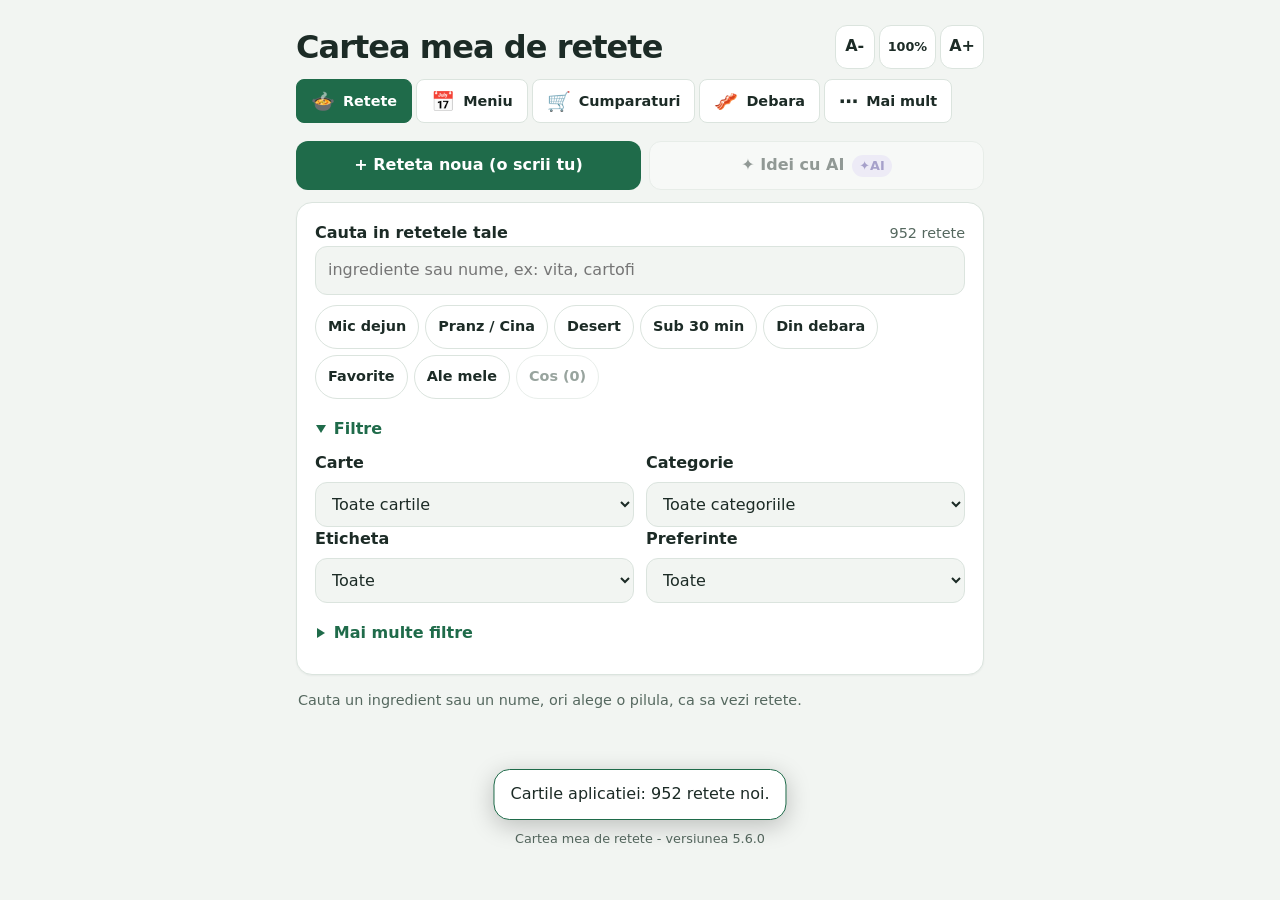
==== commit be9b202a: "Add files via upload" ====
--- a/index.html
+++ b/index.html
@@ -13,7 +13,7 @@
 <meta name="mobile-web-app-capable" content="yes">
 <meta name="apple-mobile-web-app-capable" content="yes">
 <meta name="apple-mobile-web-app-title" content="Retete">
-<link rel="stylesheet" href="style.css?v=5.4.0">
+<link rel="stylesheet" href="style.css?v=5.6.0">
 
 </head>
 <body>
@@ -118,9 +118,10 @@
 <footer id="appv" class="muted" style="text-align:center;padding:18px 16px 28px;font-size:.8rem"></footer>
 <div id="busy" class="hidden" role="status"><span id="busyt"></span> <button class="alt" id="bCancel">Anuleaza</button></div>
 <div id="toast" class="hidden" role="alert"></div>
+<button id="totop" type="button" class="totop" aria-label="Inapoi sus" title="Inapoi sus" hidden><svg viewBox="0 0 24 24" width="22" height="22" aria-hidden="true" fill="none" stroke="currentColor" stroke-width="2.2" stroke-linecap="round" stroke-linejoin="round"><path d="M12 19V5M5 12l7-7 7 7"/></svg></button>
 <div id="undo" class="hidden" role="status"><span id="undot"></span><button class="alt" id="undob" type="button">Anuleaza</button></div>
 
-<script src="nutri.js?v=5.4.0"></script>
-<script src="app.js?v=5.4.0"></script>
+<script src="nutri.js?v=5.6.0"></script>
+<script src="app.js?v=5.6.0"></script>
 </body>
 </html>
--- a/style.css
+++ b/style.css
@@ -134,6 +134,7 @@
 
 /* navigare in doua trepte */
 nav[hidden],#nav button[hidden]{display:none}
+#bsearch[hidden],#bnewrow[hidden]{display:none}
 #nav{margin-bottom:18px}
 #nav button{min-height:var(--h-n);padding:5px 13px;font-size:var(--fs-s);font-weight:600;background:transparent}
 #nav button.on{background:var(--soft);border:2px solid var(--pri);color:var(--ink);padding:4px 12px}
@@ -251,7 +252,7 @@
 /* meniu 2.18.0 */
 .mhh{margin:0;flex:1 1 auto;min-width:0}
 .mtog{display:flex;align-items:center;gap:8px;width:100%;margin:0;padding:6px 0;background:none;border:0;box-shadow:none;color:inherit;font:inherit;font-weight:700;font-size:var(--fs-l);text-align:left;min-height:var(--h-n)}
-.mtog .chev{color:var(--mut);width:1em}
+.mtog .chev{margin-right:0}
 .mday .mh .ib{margin:0;min-height:var(--h-n);min-width:40px;padding:4px 8px}
 .mtgi{padding-top:6px;border-top:1px solid var(--line);font-size:var(--fs-s)}
 #mw .row.mseg{flex-direction:row;flex-wrap:nowrap}
@@ -529,10 +530,7 @@
 @media (max-width:700px){.me [data-mgat]{margin-left:44px}}
 /* 4.22.3: Macro si Micronutrienti din Meniu: aceeasi cutie, acelasi fundal, cu sageata care arata ca se deschid */
 details.mmic{margin-top:10px;padding:2px 12px;background:var(--soft);color:var(--ink);border:1px solid var(--line);border-radius:var(--r-s);font-size:var(--fs-s)}
-details.mmic>summary{list-style:none;cursor:pointer;font-weight:600;padding:6px 0}
-details.mmic>summary::-webkit-details-marker{display:none}
-details.mmic>summary::before{content:"\25B8";display:inline-block;width:1.1em;color:var(--pri)}
-details.mmic[open]>summary::before{content:"\25BE"}
+details.mmic>summary{cursor:pointer;font-weight:600;padding:6px 0}
 details.mmic[open]>summary{margin-bottom:4px}
 /* 4.23.1: previzualizare camera pentru scanare */
 .bcv video{width:100%;max-height:260px;border-radius:var(--r-s);background:#000;object-fit:cover;display:block}
@@ -572,3 +570,24 @@
 .jdot{width:10px;height:10px;border-radius:50%;background:var(--line);flex:0 0 auto}
 .jdot.jok{background:var(--pri)}.jdot.jwn{background:#c98a1b}
 mark{background:#f3e3a8;color:inherit;padding:0 1px;border-radius:2px}
+
+/* 5.6.0: aceeasi sageata de extindere peste tot (sectiuni pliate si zilele din Meniu): triunghi de aceeasi marime si culoare, se roteste la deschidere. Meniurile cu "..." (pmenu, lmore) nu au sageata. */
+details:not(.pmenu):not(.lmore)>summary{list-style:none}
+details:not(.pmenu):not(.lmore)>summary::-webkit-details-marker{display:none}
+details:not(.pmenu):not(.lmore)>summary::before,.mtog .chev{content:"";flex:0 0 auto;display:inline-block;width:0;height:0;border-style:solid;border-width:.32rem 0 .32rem .52rem;border-color:transparent transparent transparent var(--pri);margin-right:.55rem;vertical-align:middle;transition:transform .15s}
+details:not(.pmenu):not(.lmore)[open]>summary::before,.mtog[aria-expanded="true"] .chev{transform:rotate(90deg)}
+/* 5.6.0: titlul retetei din rezultate deschide reteta */
+.tlk{background:none;border:0;box-shadow:none;padding:0;margin:0;min-height:0;width:auto;font:inherit;color:inherit;text-align:left;cursor:pointer;text-decoration:underline;text-decoration-thickness:1px;text-underline-offset:3px}
+.tlk:hover{color:var(--pri)}
+/* 5.6.0: "Mai e si in" - fiecare carte pe randul ei, aliniate sub eticheta */
+.alsoin .lk{display:block;padding:4px 0;min-height:0;text-align:left}
+.bhint{margin:4px 2px}
+/* 5.6.0: Debara, categorii pliabile */
+details.pcat>summary{display:flex;align-items:center;min-height:var(--h-n);padding:2px 0}
+details.pcat>summary h3{margin:0;display:inline}
+details.pcat[open]>summary{margin-bottom:6px}
+details.pcat{padding:4px 12px}
+/* 5.6.0: Inapoi sus */
+.totop{position:fixed;right:16px;bottom:calc(20px + env(safe-area-inset-bottom,0));z-index:7;width:48px;height:48px;min-height:0;padding:0;border-radius:50%;display:flex;align-items:center;justify-content:center;background:var(--card);color:var(--pri);border:1px solid var(--line);box-shadow:0 4px 14px rgba(0,0,0,.16)}
+.totop[hidden]{display:none}
+@media(max-width:700px){.totop{bottom:calc(76px + env(safe-area-inset-bottom,0))}}
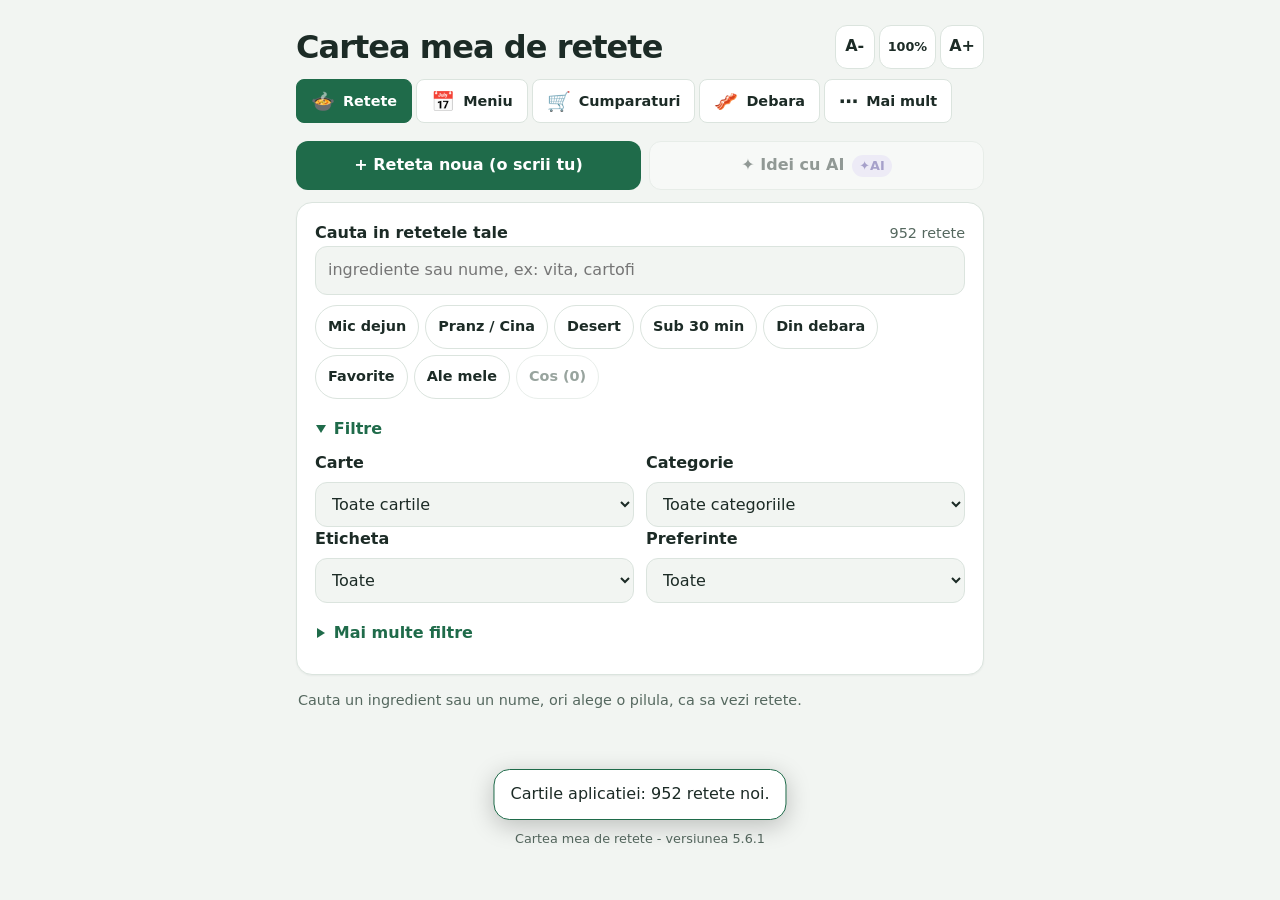
==== commit fff7b4c8: "Add files via upload" ====
--- a/index.html
+++ b/index.html
@@ -13,7 +13,7 @@
 <meta name="mobile-web-app-capable" content="yes">
 <meta name="apple-mobile-web-app-capable" content="yes">
 <meta name="apple-mobile-web-app-title" content="Retete">
-<link rel="stylesheet" href="style.css?v=5.6.0">
+<link rel="stylesheet" href="style.css?v=5.6.1">
 
 </head>
 <body>
@@ -121,7 +121,7 @@
 <button id="totop" type="button" class="totop" aria-label="Inapoi sus" title="Inapoi sus" hidden><svg viewBox="0 0 24 24" width="22" height="22" aria-hidden="true" fill="none" stroke="currentColor" stroke-width="2.2" stroke-linecap="round" stroke-linejoin="round"><path d="M12 19V5M5 12l7-7 7 7"/></svg></button>
 <div id="undo" class="hidden" role="status"><span id="undot"></span><button class="alt" id="undob" type="button">Anuleaza</button></div>
 
-<script src="nutri.js?v=5.6.0"></script>
-<script src="app.js?v=5.6.0"></script>
+<script src="nutri.js?v=5.6.1"></script>
+<script src="app.js?v=5.6.1"></script>
 </body>
 </html>
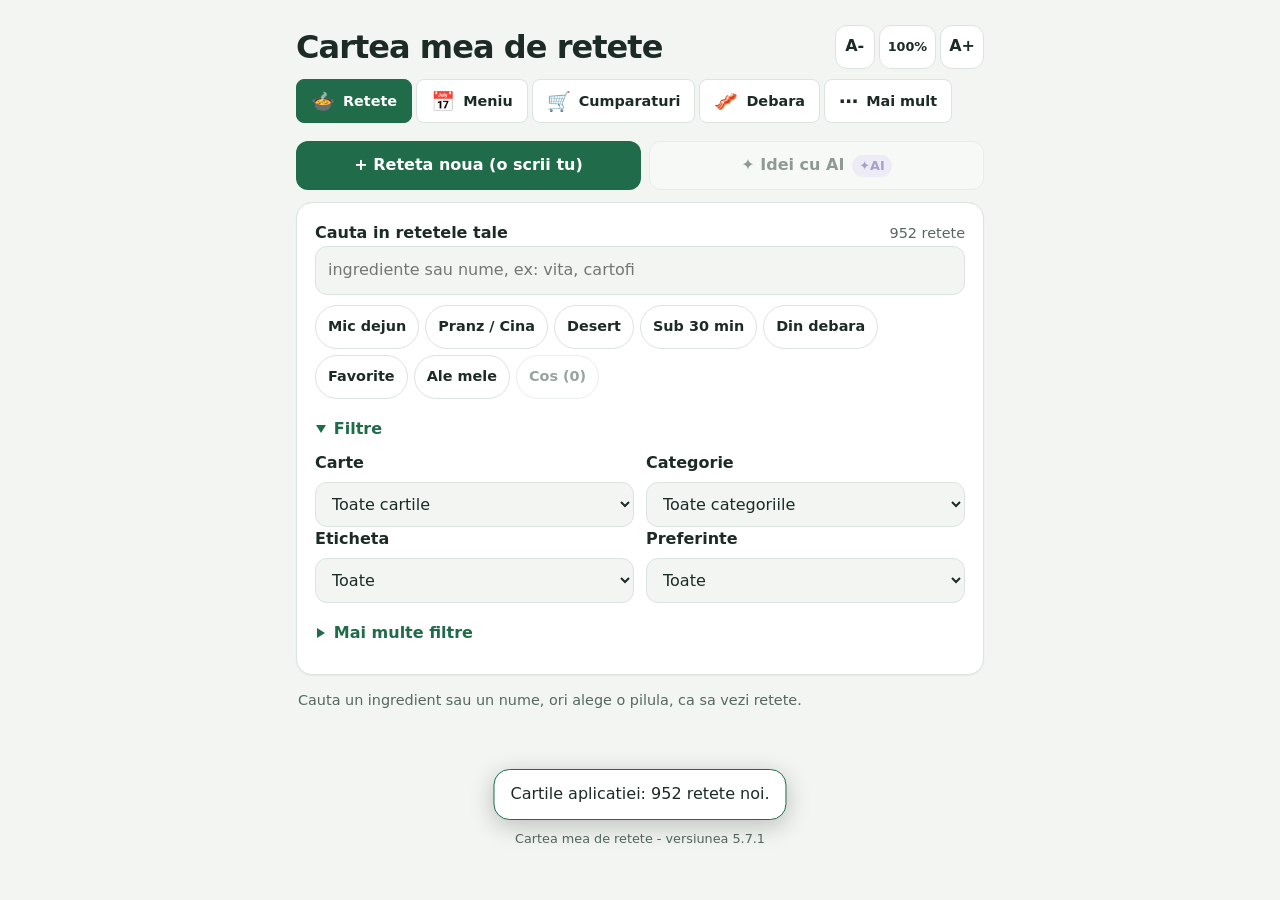
==== commit 8d549eed: "Add files via upload" ====
--- a/index.html
+++ b/index.html
@@ -13,7 +13,7 @@
 <meta name="mobile-web-app-capable" content="yes">
 <meta name="apple-mobile-web-app-capable" content="yes">
 <meta name="apple-mobile-web-app-title" content="Retete">
-<link rel="stylesheet" href="style.css?v=5.6.1">
+<link rel="stylesheet" href="style.css?v=5.7.1">
 
 </head>
 <body>
@@ -111,7 +111,14 @@
  <div class="card" id="dbcard" data-sg="bkdb"><h2>Sincronizare Dropbox</h2><div id="dbbox"></div></div>
  <div class="card" id="mxcard" data-sg="biblioteca"><h2>Macro lipsa</h2><div id="mxl"></div></div>
  <div class="card" id="bscard" data-sg="biblioteca"><h2>Carti</h2><label for="bfile">Incarca baza de retete (retete.json)</label><input id="bfile" type="file" accept=".json,application/json"><div id="bm" class="muted mt8 mb12" ></div><div id="bpv"></div><label for="bpatch">Aplica un fisier de corectii (portii, marcaje)</label><input id="bpatch" type="file" accept=".json,application/json"><div id="bpm" class="muted mt8 mb12" ></div><div id="bpp"></div><div id="bsn"></div><div id="bdup"></div><p class="muted">Stergerea afecteaza doar retetele incarcate in Biblioteca mea. Aparatele, retetele salvate si cheia API raman. Fisierul tau retete.json ramane neatins.</p></div>
- <div class="card" id="abcard" data-sg="despre"><h2>Despre</h2><p id="abv" class="mt0 mb8"></p><details class="mre" id="chgd"><summary>Pentru dezvoltare: istoric modificari</summary><pre id="chg" class="chg" tabindex="0"></pre></details></div>
+ <div class="card" id="abcard" data-sg="despre"><h2>Despre</h2><p id="abv" class="mt0 mb8"></p><p class="mt0 mb8">Iti tii retetele intr-un singur loc, iti planifici mesele si stii ce ai de cumparat.</p><ul class="abl">
+<li><b>Retete:</b> cauti dupa ingrediente sau nume in retetele tale si in cartile incluse, filtrezi (mic dejun, sub 30 min, din debara), scrii retete proprii. Fiecare reteta are macro si micronutrienti, notite si mod gatit pas cu pas.</li>
+<li><b>Meniu:</b> pui retete pe zile si mese si vezi macro si micronutrienti pe zi, fata de tinta ta. Meal prep pentru ce gatesti in avans, Jurnal pentru ce ai mancat.</li>
+<li><b>Cumparaturi:</b> lista se face din meniu si din retete, tinand cont de ce ai deja in Debara; o trimiti din telefon.</li>
+<li><b>Debara:</b> ce ai acasa; Retete iti arata ce poti gati cu ea.</li>
+<li><b>Mai mult:</b> ghid de nutritie (Ingrediente, Masuri, Gatire) si Setari.</li>
+<li><b>Datele tale</b> stau in acest browser. Fa backup in fisier sau in Dropbox ca sa nu le pierzi. Ideile si adaptarile cu AI cer o cheie API; restul merge fara.</li>
+</ul></div>
  </div></div>
 </section>
 </main>
@@ -121,7 +128,7 @@
 <button id="totop" type="button" class="totop" aria-label="Inapoi sus" title="Inapoi sus" hidden><svg viewBox="0 0 24 24" width="22" height="22" aria-hidden="true" fill="none" stroke="currentColor" stroke-width="2.2" stroke-linecap="round" stroke-linejoin="round"><path d="M12 19V5M5 12l7-7 7 7"/></svg></button>
 <div id="undo" class="hidden" role="status"><span id="undot"></span><button class="alt" id="undob" type="button">Anuleaza</button></div>
 
-<script src="nutri.js?v=5.6.1"></script>
-<script src="app.js?v=5.6.1"></script>
+<script src="nutri.js?v=5.7.1"></script>
+<script src="app.js?v=5.7.1"></script>
 </body>
 </html>
--- a/style.css
+++ b/style.css
@@ -286,7 +286,6 @@
 .adv[open]>summary .chev{transform:rotate(90deg)}
 .adv .sgrp{border:0;border-top:1px solid var(--line);border-radius:0}
 .okk{font-size:var(--fs-xs);color:var(--pri);font-weight:600}
-.chg{white-space:pre-wrap;word-break:break-word;max-height:360px;overflow:auto;background:var(--soft);border-radius:var(--r-s);padding:10px 12px;font:inherit;font-size:var(--fs-s);margin:0}
 @media (min-width:900px){
  #sgrid{display:grid;grid-template-columns:340px minmax(0,1fr);gap:28px;align-items:start}
  #sdet,#v-setari.sm-det #sdet{display:block}
@@ -364,8 +363,6 @@
 @media (max-width:520px){.pxr{grid-template-columns:1fr}.pxr select{width:100%}#tgl .apr input[data-tn]{flex:1 1 100%!important}}
 
 /* Info > Gatire */
-.gg{margin:18px 0 6px;font-size:var(--fs-xs);letter-spacing:.08em;text-transform:uppercase;color:var(--mut)}
-.gg:first-of-type{margin-top:8px}
 .gd{border-top:1px solid var(--line)}
 .gd:last-of-type{border-bottom:1px solid var(--line)}
 .gd>summary{cursor:pointer;font-weight:600;padding:12px 0;min-height:var(--h-n)}
@@ -591,3 +588,15 @@
 .totop{position:fixed;right:16px;bottom:calc(20px + env(safe-area-inset-bottom,0));z-index:7;width:48px;height:48px;min-height:0;padding:0;border-radius:50%;display:flex;align-items:center;justify-content:center;background:var(--card);color:var(--pri);border:1px solid var(--line);box-shadow:0 4px 14px rgba(0,0,0,.16)}
 .totop[hidden]{display:none}
 @media(max-width:700px){.totop{bottom:calc(76px + env(safe-area-inset-bottom,0))}}
+/* 5.7.0: Gatire - grupe pliabile cu teme pliabile in ele */
+details.gcat{border-top:1px solid var(--line)}
+details.gcat:last-of-type{border-bottom:1px solid var(--line)}
+details.gcat>summary{cursor:pointer;font-weight:700;font-size:1.05em;padding:12px 0;min-height:var(--h-n);display:flex;align-items:center;gap:6px}
+details.gcat>summary .muted{font-weight:400}
+.ggb{padding-left:18px;margin-bottom:8px}
+.ggb .gd:last-of-type{border-bottom:0}
+.ggb .gd>summary{font-weight:600}
+
+/* 5.7.1: Despre - ce face aplicatia */
+.abl{margin:0;padding-left:20px}
+.abl li{margin:8px 0;line-height:1.5}
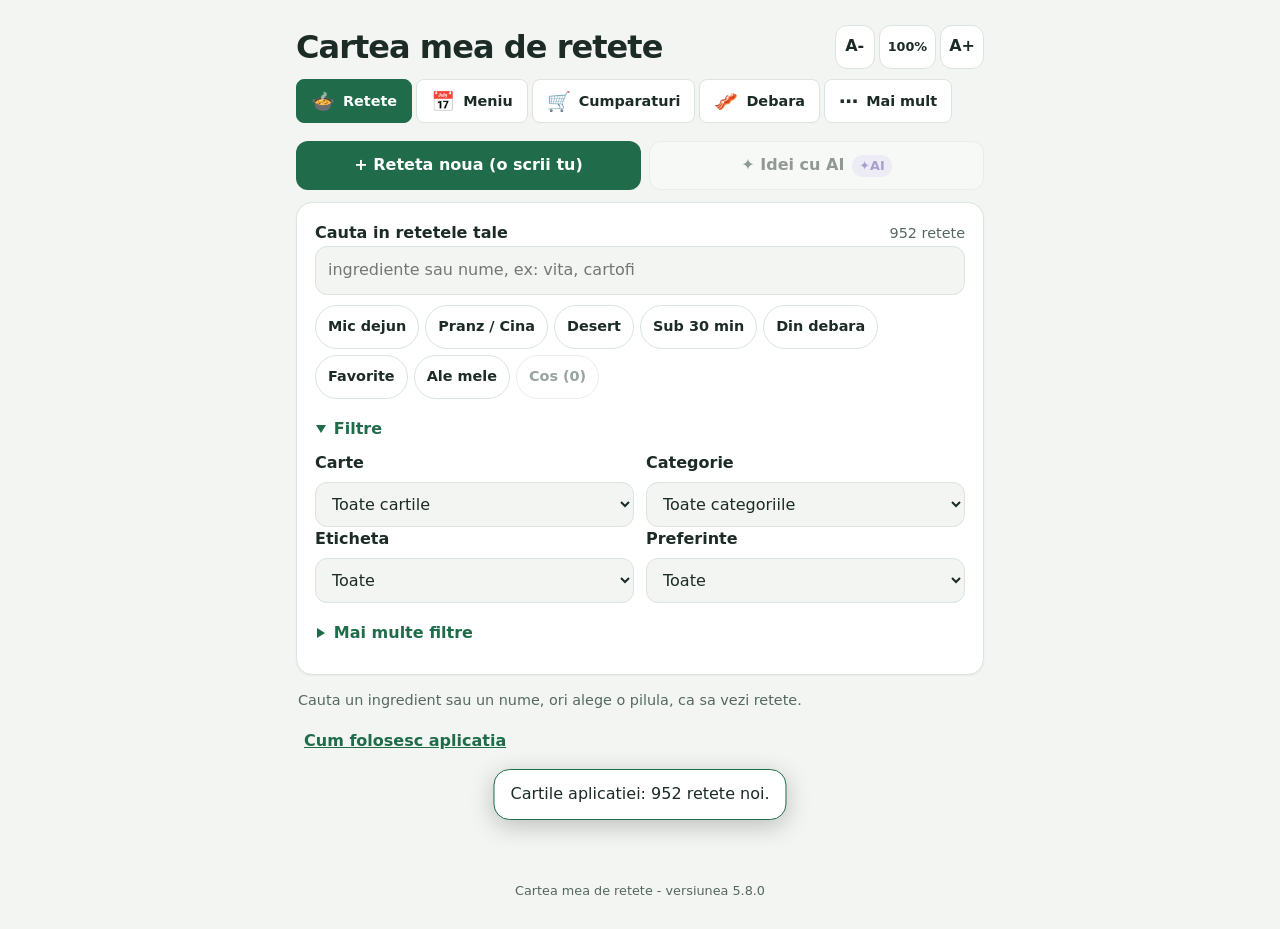
==== commit effb1884: "Add files via upload" ====
--- a/index.html
+++ b/index.html
@@ -13,7 +13,7 @@
 <meta name="mobile-web-app-capable" content="yes">
 <meta name="apple-mobile-web-app-capable" content="yes">
 <meta name="apple-mobile-web-app-title" content="Retete">
-<link rel="stylesheet" href="style.css?v=5.7.1">
+<link rel="stylesheet" href="style.css?v=5.8.0">
 
 </head>
 <body>
@@ -111,14 +111,41 @@
  <div class="card" id="dbcard" data-sg="bkdb"><h2>Sincronizare Dropbox</h2><div id="dbbox"></div></div>
  <div class="card" id="mxcard" data-sg="biblioteca"><h2>Macro lipsa</h2><div id="mxl"></div></div>
  <div class="card" id="bscard" data-sg="biblioteca"><h2>Carti</h2><label for="bfile">Incarca baza de retete (retete.json)</label><input id="bfile" type="file" accept=".json,application/json"><div id="bm" class="muted mt8 mb12" ></div><div id="bpv"></div><label for="bpatch">Aplica un fisier de corectii (portii, marcaje)</label><input id="bpatch" type="file" accept=".json,application/json"><div id="bpm" class="muted mt8 mb12" ></div><div id="bpp"></div><div id="bsn"></div><div id="bdup"></div><p class="muted">Stergerea afecteaza doar retetele incarcate in Biblioteca mea. Aparatele, retetele salvate si cheia API raman. Fisierul tau retete.json ramane neatins.</p></div>
- <div class="card" id="abcard" data-sg="despre"><h2>Despre</h2><p id="abv" class="mt0 mb8"></p><p class="mt0 mb8">Iti tii retetele intr-un singur loc, iti planifici mesele si stii ce ai de cumparat.</p><ul class="abl">
-<li><b>Retete:</b> cauti dupa ingrediente sau nume in retetele tale si in cartile incluse, filtrezi (mic dejun, sub 30 min, din debara), scrii retete proprii. Fiecare reteta are macro si micronutrienti, notite si mod gatit pas cu pas.</li>
-<li><b>Meniu:</b> pui retete pe zile si mese si vezi macro si micronutrienti pe zi, fata de tinta ta. Meal prep pentru ce gatesti in avans, Jurnal pentru ce ai mancat.</li>
-<li><b>Cumparaturi:</b> lista se face din meniu si din retete, tinand cont de ce ai deja in Debara; o trimiti din telefon.</li>
-<li><b>Debara:</b> ce ai acasa; Retete iti arata ce poti gati cu ea.</li>
-<li><b>Mai mult:</b> ghid de nutritie (Ingrediente, Masuri, Gatire) si Setari.</li>
-<li><b>Datele tale</b> stau in acest browser. Fa backup in fisier sau in Dropbox ca sa nu le pierzi. Ideile si adaptarile cu AI cer o cheie API; restul merge fara.</li>
-</ul></div>
+ <div class="card" id="abcard" data-sg="despre"><h2>Despre</h2><p id="abv" class="mt0 mb8"></p><p class="mt0 mb8">Iti tii retetele intr-un singur loc, iti planifici mesele si stii ce ai de cumparat. Mai jos, pe scurt, ce face fiecare parte si cum se leaga intre ele.</p>
+<details class="abd"><summary>Retete</summary><ul class="abl">
+<li><b>Cautare:</b> scrii ingrediente sau un nume (ex: vita, cartofi). Pilulele de sub cautare filtreaza: Mic dejun, Pranz / Cina, Desert, Sub 30 min, Din debara, Favorite, Ale mele, Cos. Lista apare dupa ce cauti sau alegi ceva, cate 10 retete; "Arata mai multe" aduce inca 10.</li>
+<li><b>Din debara</b> arata ce poti gati cu ce ai acasa; "Lipsesc cel mult 0-3" spune cate ingrediente iti pot lipsi.</li>
+<li><b>Cardul retetei:</b> titlul sau Deschide deschid reteta; steaua o pune la Favorite. Caloriile de pe card sunt per portie (la 100 g cand reteta nu are numar de portii).</li>
+<li><b>Reteta deschisa:</b> sus Inapoi la rezultate, Favorita, Copiaza si Trimite. Mod gatit te duce pas cu pas; Adauga la meniu si Adauga la Meal prep o pun in planificare. In Mai multe actiuni: Editeaza reteta, adaptarea la aparatele tale si cosul de gunoi.</li>
+<li><b>Informatii nutritionale:</b> calculate din ingredientele retetei, cu datele din Info (Mai mult &gt; Ingrediente), per portie si la 100 g, fiecare cu micronutrientii lui. Daca un ingredient nu e in Info, apare cu rosu; "Cauta cu AI" ii cauta valorile si le pastreaza in Info, ca sa fie folosite la toate retetele. Cand lipsesc ingrediente, valorile au eticheta "incomplet"; cand lipsesc mai mult de jumatate, nu se calculeaza.</li>
+<li><b>Etichete si Notite:</b> pui etichete (vegetarian, keto...) si scrii notite, stele si cand ai gatit-o.</li>
+<li><b>Reteta noua</b> o scrii tu; <b>Idei cu AI</b> propune retete din ce ai in casa (cere cheie AI).</li>
+</ul></details>
+<details class="abd"><summary>Meniu si Jurnal</summary><ul class="abl">
+<li><b>Meniu:</b> azi si maine sau toata saptamana, cu Mic dejun, Pranz, Cina si Desert. "+" langa masa adauga o reteta, "-" o scoate. Pentru fiecare zi vezi macro si micronutrienti fata de tinta ta, inclusiv la zilele viitoare.</li>
+<li><b>Propune-mi un meniu</b> face o propunere din retetele tale, tinand cont de debara, preferinte si tinte.</li>
+<li><b>Meal prep:</b> ce gatesti in avans, pe portii; portiile se scad cand le pui in meniu.</li>
+<li><b>Jurnal:</b> ce ai mancat, calculat din Meniu pentru azi si zilele trecute, cu Observatii si media pe 7 zile.</li>
+<li>Iconul de cos de pe zi trimite ingredientele zilei in Cumparaturi.</li>
+</ul></details>
+<details class="abd"><summary>Cumparaturi</summary><ul class="abl">
+<li>Lista se face din meniu si din retete; ce ai deja in Debara nu intra.</li>
+<li>O vezi pe produse sau pe retete, grupata pe categorii. Bifat inseamna cumparat; "Am in debara" scoate produsul de pe lista.</li>
+<li>Trimite lista sau Copiaza lista, ca s-o trimiti pe WhatsApp sau in alt mesaj.</li>
+</ul></details>
+<details class="abd"><summary>Debara</summary><ul class="abl">
+<li>Ce ai acasa, pe categorii pliabile. Un singur camp: cauti sau adaugi.</li>
+<li>Marcajele (proaspat, congelat, uscat, conserva, altceva) spun in ce forma il ai; lista de cumparaturi tine cont de ele.</li>
+<li>Cosul de pe produs ("am terminat") il trimite inapoi in Cumparaturi. Din Debara, Retete iti arata ce poti gati.</li>
+</ul></details>
+<details class="abd"><summary>Mai mult</summary><ul class="abl">
+<li><b>Ghid nutritie:</b> Ingrediente (Info: calorii, macro si micronutrienti pe aliment), Masuri (cat cantareste o lingura sau o cana) si Gatire (sfaturi, pe grupe).</li>
+<li><b>Setari:</b> profil nutritional si tinte, aparate, etichete, categorii pentru debara, backup si cheie AI.</li>
+</ul></details>
+<details class="abd"><summary>Datele tale</summary><ul class="abl">
+<li>Stau doar in acest browser. Fa backup in fisier sau in Dropbox, ca sa nu le pierzi si sa le ai pe alt dispozitiv.</li>
+<li>Functiile cu AI cer o cheie API; fara ea restul aplicatiei merge, iar Info se completeaza si la actualizarile aplicatiei.</li>
+</ul></details></div>
  </div></div>
 </section>
 </main>
@@ -128,7 +155,7 @@
 <button id="totop" type="button" class="totop" aria-label="Inapoi sus" title="Inapoi sus" hidden><svg viewBox="0 0 24 24" width="22" height="22" aria-hidden="true" fill="none" stroke="currentColor" stroke-width="2.2" stroke-linecap="round" stroke-linejoin="round"><path d="M12 19V5M5 12l7-7 7 7"/></svg></button>
 <div id="undo" class="hidden" role="status"><span id="undot"></span><button class="alt" id="undob" type="button">Anuleaza</button></div>
 
-<script src="nutri.js?v=5.7.1"></script>
-<script src="app.js?v=5.7.1"></script>
+<script src="nutri.js?v=5.8.0"></script>
+<script src="app.js?v=5.8.0"></script>
 </body>
 </html>
--- a/style.css
+++ b/style.css
@@ -600,3 +600,11 @@
 /* 5.7.1: Despre - ce face aplicatia */
 .abl{margin:0;padding-left:20px}
 .abl li{margin:8px 0;line-height:1.5}
+/* 5.8.0: Informatii nutritionale si Despre */
+.ninc{display:inline-block;color:var(--warn);border:1px solid var(--warn);font-size:var(--fs-xs);font-weight:600;border-radius:6px;padding:0 8px;margin-left:6px;vertical-align:middle}
+.nut .nuth{font-weight:700;margin:16px 0 0}
+.nut{margin-bottom:20px}
+.nmiss{margin:8px 0;border:1px solid var(--warn);border-radius:var(--r-s,10px);padding:10px 12px;font-size:var(--fs-s)}
+details.abd>summary{cursor:pointer;font-weight:700;padding:10px 0;min-height:var(--h-n);display:flex;align-items:center}
+details.abd{border-top:1px solid var(--line)}
+details.abd:last-of-type{border-bottom:1px solid var(--line)}
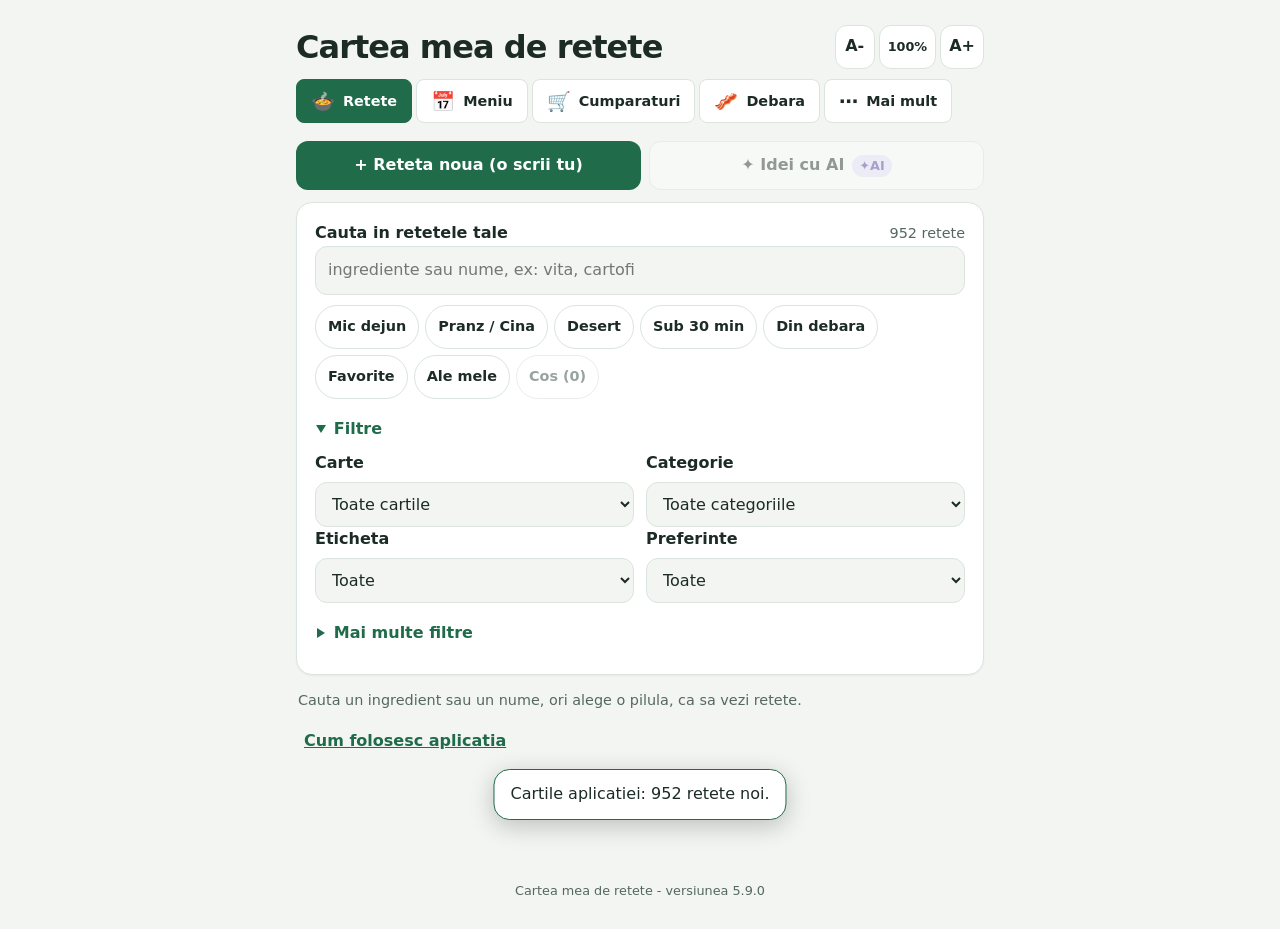
==== commit a7b70239: "Add files via upload" ====
--- a/index.html
+++ b/index.html
@@ -13,7 +13,7 @@
 <meta name="mobile-web-app-capable" content="yes">
 <meta name="apple-mobile-web-app-capable" content="yes">
 <meta name="apple-mobile-web-app-title" content="Retete">
-<link rel="stylesheet" href="style.css?v=5.8.0">
+<link rel="stylesheet" href="style.css?v=5.9.0">
 
 </head>
 <body>
@@ -111,7 +111,18 @@
  <div class="card" id="dbcard" data-sg="bkdb"><h2>Sincronizare Dropbox</h2><div id="dbbox"></div></div>
  <div class="card" id="mxcard" data-sg="biblioteca"><h2>Macro lipsa</h2><div id="mxl"></div></div>
  <div class="card" id="bscard" data-sg="biblioteca"><h2>Carti</h2><label for="bfile">Incarca baza de retete (retete.json)</label><input id="bfile" type="file" accept=".json,application/json"><div id="bm" class="muted mt8 mb12" ></div><div id="bpv"></div><label for="bpatch">Aplica un fisier de corectii (portii, marcaje)</label><input id="bpatch" type="file" accept=".json,application/json"><div id="bpm" class="muted mt8 mb12" ></div><div id="bpp"></div><div id="bsn"></div><div id="bdup"></div><p class="muted">Stergerea afecteaza doar retetele incarcate in Biblioteca mea. Aparatele, retetele salvate si cheia API raman. Fisierul tau retete.json ramane neatins.</p></div>
- <div class="card" id="abcard" data-sg="despre"><h2>Despre</h2><p id="abv" class="mt0 mb8"></p><p class="mt0 mb8">Iti tii retetele intr-un singur loc, iti planifici mesele si stii ce ai de cumparat. Mai jos, pe scurt, ce face fiecare parte si cum se leaga intre ele.</p>
+ <div class="card" id="ghcard" data-sg="ghid"><h2>Cum folosesc aplicatia</h2><p class="muted mt0 mb8">Alege ce vrei sa faci si urmeaza pasii.</p>
+<details class="abd"><summary>1. Gasesc o reteta</summary><ol class="abl"><li>Intra in Retete.</li><li>Scrie in cautare un ingredient sau un nume, de exemplu &quot;naut&quot; sau &quot;supa&quot;.</li><li>Sau alege o pilula: Mic dejun, Pranz / Cina, Desert, Sub 30 min, Favorite. Le poti combina.</li><li>Pentru ce poti gati cu ce ai acasa, alege Din debara si, la &quot;Lipsesc cel mult&quot;, cate ingrediente iti pot lipsi.</li><li>Atinge titlul retetei (sau Deschide) ca s-o vezi.</li><li>Inapoi la rezultate te intoarce la lista; Arata mai multe aduce inca 10 retete.</li></ol></details>
+<details class="abd"><summary>2. Planific meniul</summary><ol class="abl"><li>Intra in Meniu si alege Azi si maine sau Saptamana.</li><li>Atinge + langa masa (Mic dejun, Pranz, Cina, Desert) si alege reteta si numarul de portii.</li><li>Sau, din reteta deschisa, apasa Adauga la meniu si alege ziua si masa.</li><li>Pentru o propunere automata, atinge bagheta din Meniu (Propune-mi un meniu), apoi Adauga la meniu.</li><li>Sub fiecare zi vezi Macro si Micronutrienti fata de tinta ta; tinta o setezi in Setari > Profil nutritional.</li></ol></details>
+<details class="abd"><summary>3. Fac lista de cumparaturi</summary><ol class="abl"><li>In Meniu, atinge cosul de sus: pune in Cumparaturi ingredientele pentru zilele afisate.</li><li>Sau, din reteta deschisa, apasa Adauga la cumparaturi; pentru o singura zi, atinge cosul de langa ziua respectiva.</li><li>Intra in Cumparaturi. Ce ai deja in Debara nu apare (Ascunde produsele din debara).</li><li>In magazin, bifeaza ce ai cumparat; Sterge bifate curata lista.</li><li>Am in debara pe un rand muta produsul in Debara si il scoate de pe lista.</li><li>Copiaza lista sau Trimite lista, ca s-o trimiti pe WhatsApp.</li></ol></details>
+<details class="abd"><summary>4. Pun ce am acasa in Debara</summary><ol class="abl"><li>Intra in Debara.</li><li>Scrie produsul in campul de sus si apasa Adauga; ajunge singur in categoria lui.</li><li>Deschide categoria si alege marcajul: proaspat, congelat, uscat, conserva sau altceva.</li><li>Cand se termina, atinge cosul de pe rand: produsul trece in Cumparaturi.</li><li>Cu ... editezi sau scoti produsul.</li></ol></details>
+<details class="abd"><summary>5. Gatesc pas cu pas</summary><ol class="abl"><li>Deschide reteta si apasa Mod gatit.</li><li>Urmeaza pasii unul cate unul; butonul de jos te duce la pasul urmator.</li><li>Unde reteta are un timp, pornesti cronometrul din pas.</li><li>La final, reteta se marcheaza gatita din Meniu.</li></ol></details>
+<details class="abd"><summary>6. Gatesc in avans (Meal prep)</summary><ol class="abl"><li>Din reteta deschisa, apasa Adauga la Meal prep si alege cate portii gatesti.</li><li>In Meniu, la Meal prep, vezi loturile; numarul de portii il poti schimba pana gatesti.</li><li>Dupa ce gatesti, apasa Am gatit.</li><li>Cand pui portii din lot in meniu, ele se scad din lot.</li></ol></details>
+<details class="abd"><summary>7. Urmaresc ce mananc (Jurnal)</summary><ol class="abl"><li>Intra in Meniu > Jurnal.</li><li>Pentru azi si zilele trecute, vezi ce ai mancat dupa Meniu, cu macro si micronutrienti.</li><li>Scrie la Observatii ce a fost altfel (ex: am sarit pranzul).</li><li>Jos vezi media pe ultimele 7 zile.</li></ol></details>
+<details class="abd"><summary>8. Scriu o reteta a mea</summary><ol class="abl"><li>In Retete, apasa + Reteta noua (o scrii tu).</li><li>Completeaza titlul, portiile, ingredientele cu cantitati si pasii.</li><li>Salveaza. O gasesti la pilula Ale mele.</li><li>Pentru modificari: reteta deschisa > Mai multe actiuni > Editeaza reteta.</li></ol></details>
+<details class="abd"><summary>9. Completez valorile nutritionale lipsa</summary><ol class="abl"><li>Deschide reteta si uita-te la Informatii nutritionale.</li><li>Daca apare cu rosu &quot;Nu am in Info&quot;, ingredientele de acolo nu au valori.</li><li>Apasa Cauta cu AI: valorile se cauta si se pastreaza in Info, pentru toate retetele (cere cheie AI).</li><li>Fara cheie: completezi manual in Mai mult > Ghid nutritie > Ingrediente, sau astepti o actualizare a aplicatiei.</li></ol></details>
+<details class="abd"><summary>10. Fac backup si folosesc pe alt telefon</summary><ol class="abl"><li>Intra in Setari > Backup.</li><li>Descarca backup salveaza toate datele tale intr-un fisier; Restaureaza le aduce inapoi.</li><li>Pentru telefon si laptop, Conecteaza Dropbox pe fiecare dispozitiv: datele se sincronizeaza.</li><li>Datele stau doar in browser: fara backup, le pierzi daca stergi datele browserului.</li></ol></details></div>
+<div class="card" id="abcard" data-sg="despre"><h2>Despre</h2><p id="abv" class="mt0 mb8"></p><p class="mt0 mb8">Iti tii retetele intr-un singur loc, iti planifici mesele si stii ce ai de cumparat. Mai jos, pe scurt, ce face fiecare parte si cum se leaga intre ele.</p>
 <details class="abd"><summary>Retete</summary><ul class="abl">
 <li><b>Cautare:</b> scrii ingrediente sau un nume (ex: vita, cartofi). Pilulele de sub cautare filtreaza: Mic dejun, Pranz / Cina, Desert, Sub 30 min, Din debara, Favorite, Ale mele, Cos. Lista apare dupa ce cauti sau alegi ceva, cate 10 retete; "Arata mai multe" aduce inca 10.</li>
 <li><b>Din debara</b> arata ce poti gati cu ce ai acasa; "Lipsesc cel mult 0-3" spune cate ingrediente iti pot lipsi.</li>
@@ -155,7 +166,7 @@
 <button id="totop" type="button" class="totop" aria-label="Inapoi sus" title="Inapoi sus" hidden><svg viewBox="0 0 24 24" width="22" height="22" aria-hidden="true" fill="none" stroke="currentColor" stroke-width="2.2" stroke-linecap="round" stroke-linejoin="round"><path d="M12 19V5M5 12l7-7 7 7"/></svg></button>
 <div id="undo" class="hidden" role="status"><span id="undot"></span><button class="alt" id="undob" type="button">Anuleaza</button></div>
 
-<script src="nutri.js?v=5.8.0"></script>
-<script src="app.js?v=5.8.0"></script>
+<script src="nutri.js?v=5.9.0"></script>
+<script src="app.js?v=5.9.0"></script>
 </body>
 </html>
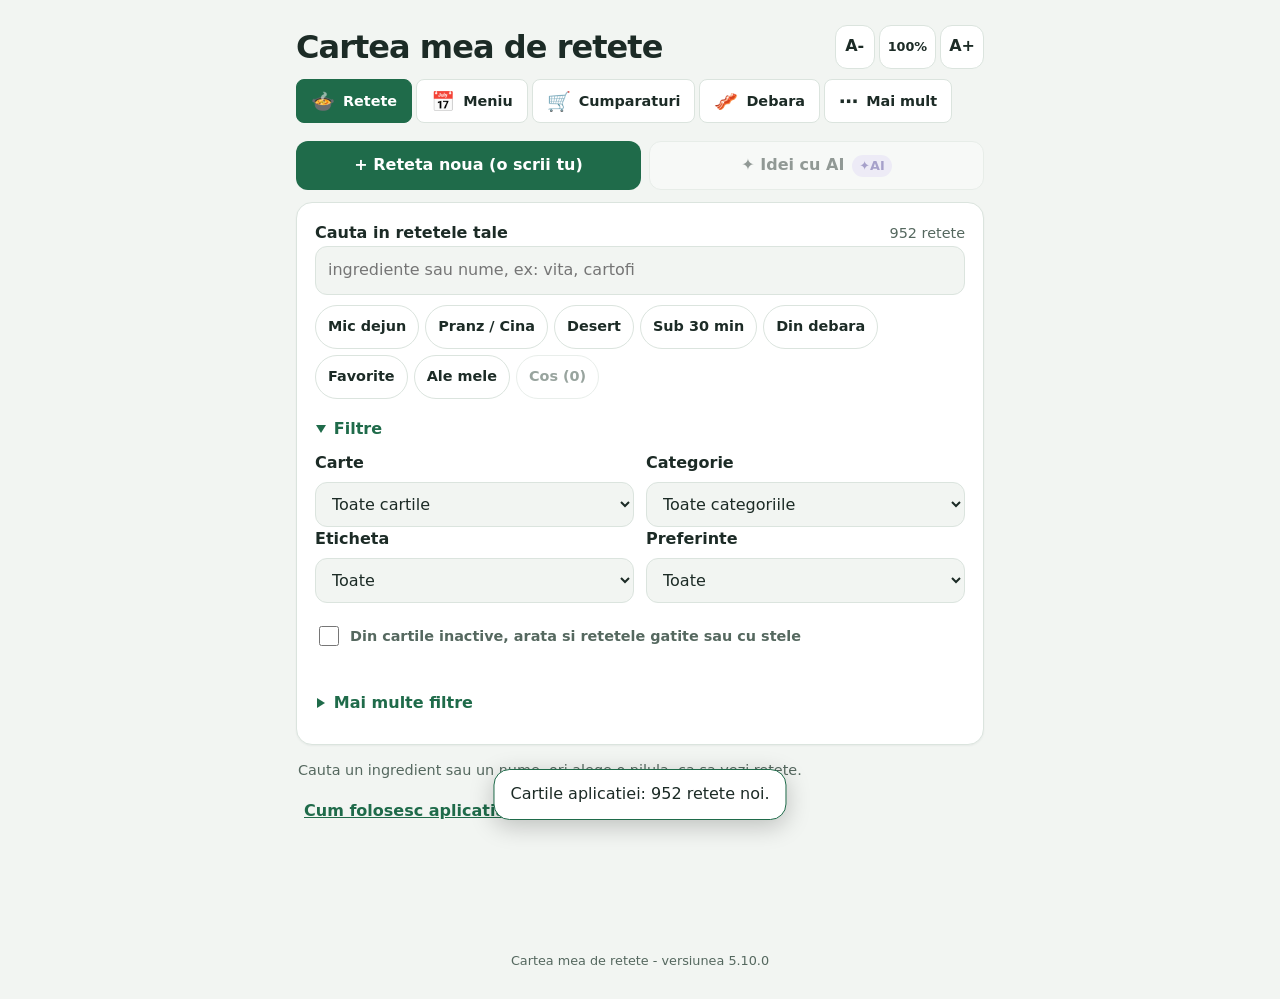
==== commit 7305430b: "Add files via upload" ====
--- a/index.html
+++ b/index.html
@@ -13,7 +13,7 @@
 <meta name="mobile-web-app-capable" content="yes">
 <meta name="apple-mobile-web-app-capable" content="yes">
 <meta name="apple-mobile-web-app-title" content="Retete">
-<link rel="stylesheet" href="style.css?v=5.9.0">
+<link rel="stylesheet" href="style.css?v=5.10.0">
 
 </head>
 <body>
@@ -54,7 +54,7 @@
 
 <section id="v-carti" class="hidden"><div id="bnewrow" class="mb12 row g8"><button class="go fx1" id="bnew" type="button" style="margin:0">+ Reteta noua (o scrii tu)</button><button class="alt" id="bidei" type="button" data-ai="1" style="margin:0">&#10022; Idei cu AI</button></div><div class="card" id="bsearch"><div style="display:flex;flex-wrap:wrap;justify-content:space-between;align-items:baseline;gap:2px 12px"><label for="bq" class="m0">Cauta in retetele tale</label><span id="bcnt" class="muted fss" ></span></div><input id="bq" placeholder="ingrediente sau nume, ex: vita, cartofi">
  <div id="bpl" class="bpl" role="group" aria-label="Filtre rapide"></div>
- <details id="bflt" class="mre"><summary id="bfsum">Filtre</summary><div class="fgrid"><div><label for="bs">Carte</label><select id="bs"></select></div><div><label for="bc">Categorie</label><select id="bc"></select></div><div><label for="bf">Eticheta</label><select id="bf"></select></div><div><label for="bp">Preferinte</label><select id="bp"><option value="">Toate</option><option value="ok">Fara alimente evitate</option><option value="lk">Cu alimente care imi plac</option></select></div><details id="bflt2" class="mre" style="grid-column:1/-1"><summary id="bfsum2">Mai multe filtre</summary><div class="fgrid mt8" ><input type="hidden" id="bd" value=""><div><label for="bj">Jurnal</label><select id="bj"><option value="">Toate</option><option value="4">Apreciate (4-5 stele)</option><option value="ok">Gatite pana acum</option><option value="g0">Negatite inca</option><option value="old">Negatite sau demult (peste 60 zile)</option></select></div><div><label for="bv">Stare</label><select id="bv"><option value="">Toate</option><option value="v">De verificat (ingrediente si text)</option><option value="p">Portii de verificat</option><option value="m">Macro de verificat</option><option value="ok">Fara semn de intrebare</option></select></div></div></details></div></details>
+ <details id="bflt" class="mre"><summary id="bfsum">Filtre</summary><div class="fgrid"><div><label for="bs">Carte</label><select id="bs"></select></div><div><label for="bc">Categorie</label><select id="bc"></select></div><div><label for="bf">Eticheta</label><select id="bf"></select></div><div><label for="bp">Preferinte</label><select id="bp"><option value="">Toate</option><option value="ok">Fara alimente evitate</option><option value="lk">Cu alimente care imi plac</option></select></div><div id="boffw" style="grid-column:1/-1"></div><details id="bflt2" class="mre" style="grid-column:1/-1"><summary id="bfsum2">Mai multe filtre</summary><div class="fgrid mt8" ><input type="hidden" id="bd" value=""><div><label for="bj">Jurnal</label><select id="bj"><option value="">Toate</option><option value="4">Apreciate (4-5 stele)</option><option value="ok">Gatite pana acum</option><option value="g0">Negatite inca</option><option value="old">Negatite sau demult (peste 60 zile)</option></select></div><div><label for="bv">Stare</label><select id="bv"><option value="">Toate</option><option value="v">De verificat (ingrediente si text)</option><option value="p">Portii de verificat</option><option value="m">Macro de verificat</option><option value="ok">Fara semn de intrebare</option></select></div></div></details></div></details>
  <div id="bn" class="muted mt12" ></div><button class="alt mt8" id="bvq" type="button" hidden >Parcurge retetele de verificat</button></div><div id="bres"></div></section>
 
 
@@ -166,7 +166,7 @@
 <button id="totop" type="button" class="totop" aria-label="Inapoi sus" title="Inapoi sus" hidden><svg viewBox="0 0 24 24" width="22" height="22" aria-hidden="true" fill="none" stroke="currentColor" stroke-width="2.2" stroke-linecap="round" stroke-linejoin="round"><path d="M12 19V5M5 12l7-7 7 7"/></svg></button>
 <div id="undo" class="hidden" role="status"><span id="undot"></span><button class="alt" id="undob" type="button">Anuleaza</button></div>
 
-<script src="nutri.js?v=5.9.0"></script>
-<script src="app.js?v=5.9.0"></script>
+<script src="nutri.js?v=5.10.0"></script>
+<script src="app.js?v=5.10.0"></script>
 </body>
 </html>
--- a/style.css
+++ b/style.css
@@ -608,3 +608,15 @@
 details.abd>summary{cursor:pointer;font-weight:700;padding:10px 0;min-height:var(--h-n);display:flex;align-items:center}
 details.abd{border-top:1px solid var(--line)}
 details.abd:last-of-type{border-bottom:1px solid var(--line)}
+/* 5.10.0: carti active / inactive */
+.bsr{display:flex;align-items:center;gap:8px}
+.bsr .bsn{flex:1;min-width:0;overflow-wrap:anywhere}
+.bsr .bsn b{display:inline;width:auto}
+.bsr.off .bsn b,.bsr.off .bsn .muted{color:var(--mut)}
+.offt{font-size:var(--fs-xs);color:var(--mut);border:1px solid var(--line);border-radius:6px;padding:0 6px;white-space:nowrap}
+.swt{flex:0 0 auto;width:46px;min-width:46px;height:28px;min-height:28px;padding:0;border-radius:14px;border:0;background:var(--pri);position:relative;cursor:pointer;box-shadow:none}
+.swt::after{content:"";position:absolute;top:4px;left:22px;width:20px;height:20px;border-radius:50%;background:#fff;transition:left .15s}
+.swt[aria-checked="false"]{background:var(--mut);opacity:.55}
+.swt[aria-checked="false"]::after{left:4px}
+.offg{display:flex;align-items:center;gap:8px;font-size:var(--fs-s);margin:4px 0}
+.offg.dis{color:var(--mut)}
